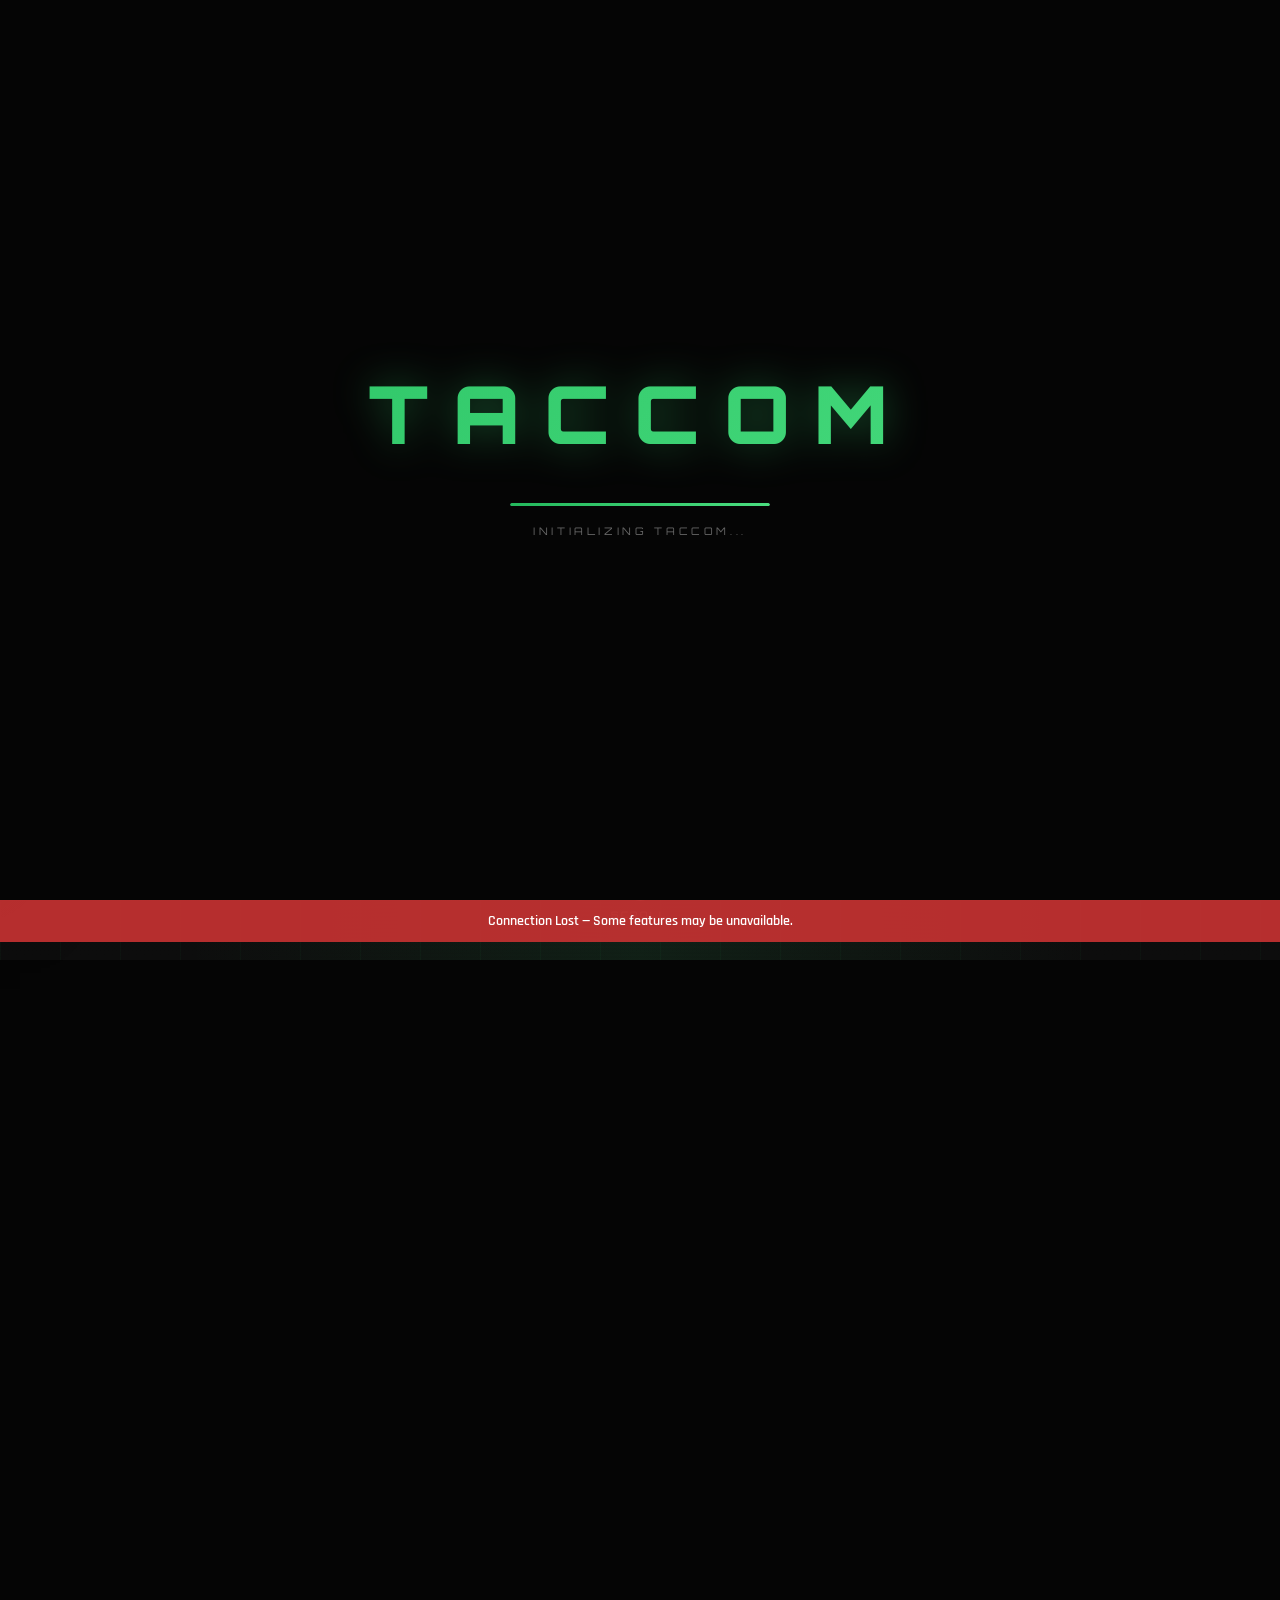
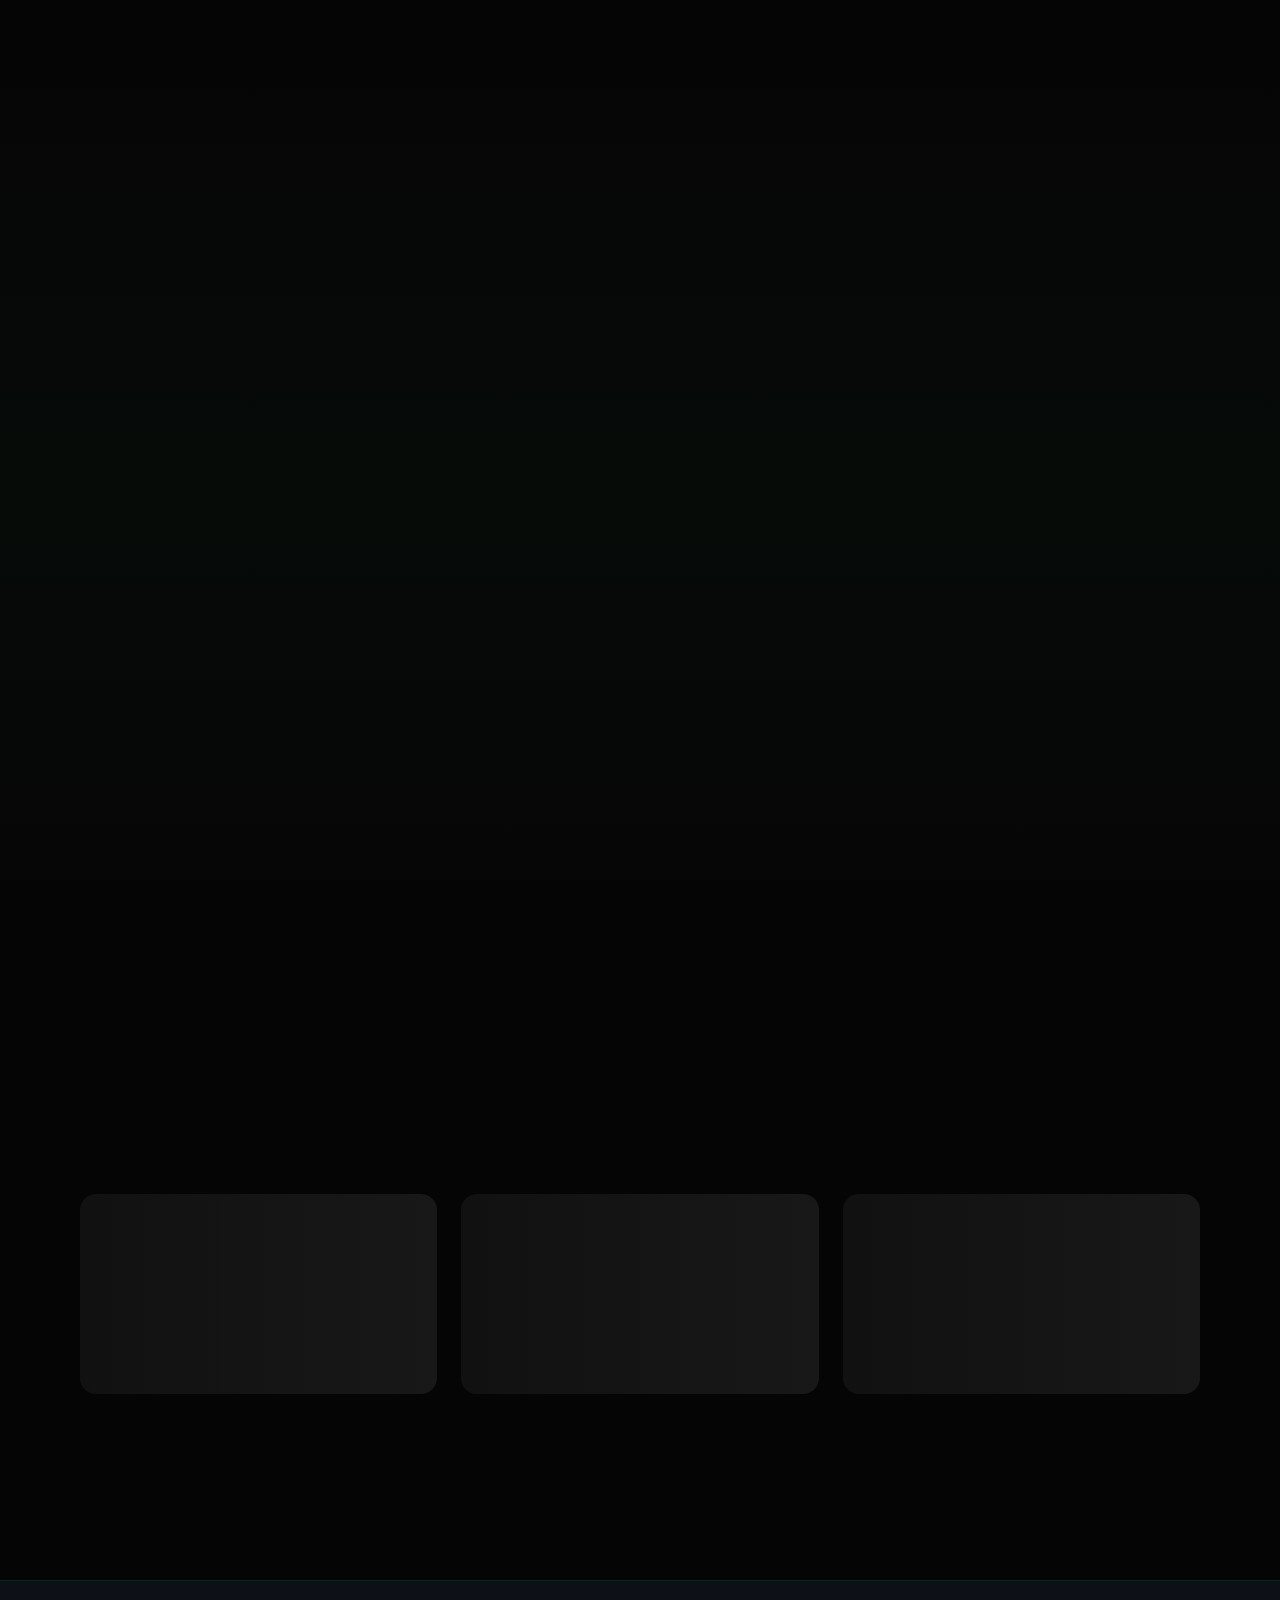
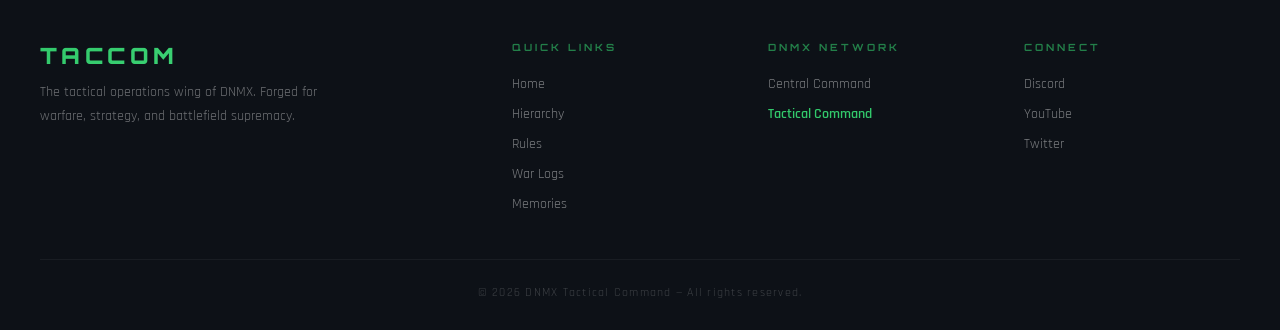
==== index.html @ 444cd3a9 "Add files via upload" ====
<!DOCTYPE html>
<html lang="en">

<head>
  <meta charset="UTF-8" />
  <meta name="viewport" content="width=device-width, initial-scale=1.0" />
  <title>DNMX Tactical Command — Operations Headquarters</title>
  <meta name="description"
    content="The elite combat division of DNMX. Forged for warfare, strategy, and battlefield supremacy. Every operation. Every victory. Every soldier." />
  <link rel="icon" type="image/png" href="Assets/Dnmx.png" />
  <link
    href="https://fonts.googleapis.com/css2?family=Cinzel:wght@400;600;700;900&family=Rajdhani:wght@300;400;500;600;700&family=Orbitron:wght@400;500;600;700;800;900&display=swap"
    rel="stylesheet" />
  <link rel="stylesheet" href="style.css" />
</head>

<body>

  <!-- LOADING SCREEN -->
  <div id="loader">
    <div class="loader-logo">TACCOM</div>
    <div class="loader-bar-wrap">
      <div class="loader-bar"></div>
    </div>
    <div class="loader-text">INITIALIZING TACCOM...</div>
  </div>

  <!-- NAVBAR -->
  <nav id="navbar">
    <a href="index.html" class="nav-logo">TACCOM</a>
    <ul class="nav-links">
      <li><a href="index.html" class="nav-link active">HOME</a></li>
      <li><a href="hierarchy.html" class="nav-link">HIERARCHY</a></li>
      <li><a href="rules.html" class="nav-link">RULES</a></li>
      <li><a href="war logs.html" class="nav-link">WAR LOGS</a></li>
      <li><a href="memories.html" class="nav-link">MEMORIES</a></li>
    </ul>
    <div class="nav-right">
      <button class="btn-secondary" id="chatToggleButton" onclick="window.toggleChatPanel()" style="display: none;">
        CHAT
      </button>
      <div id="authArea">
        <button class="btn-secondary" id="authButton" onclick="openLoginModal()">LOG IN</button>
      </div>
      <div class="hamburger" id="hamburger" onclick="toggleMobile()">
        <span></span>
        <span></span>
        <span></span>
      </div>
    </div>
  </nav>

  <!-- MOBILE MENU -->
  <div class="mobile-menu" id="mobileMenu">
    <a href="index.html" class="mobile-nav-link active">HOME</a>
    <a href="hierarchy.html" class="mobile-nav-link">HIERARCHY</a>
    <a href="rules.html" class="mobile-nav-link">RULES</a>
    <a href="war logs.html" class="mobile-nav-link">WAR LOGS</a>
    <a href="memories.html" class="mobile-nav-link">MEMORIES</a>
    <div id="mobileAuthArea"></div>
  </div>

  <main>

    <!-- ═══════════════════════════
         HERO SECTION
    ═══════════════════════════ -->
    <section class="hero" id="hero">
      <!-- Layer 1: Dark gradient -->
      <div class="hero-bg"></div>
      <!-- Layer 2: Tactical grid -->
      <div class="hero-grid"></div>
      <!-- Layer 3 & 4: Particles (canvas-based, rendered by JS) -->
      <div class="hero-particles" id="heroParticles"></div>
      <!-- Layer 5: Scanlines -->
      <div class="hero-scanlines"></div>

      <div class="hero-content">
        <p class="hero-eyebrow">TACTICAL COMMAND WING</p>
        <h1 class="hero-title">DNMX TACCOM</h1>
        <p class="hero-subtitle">COMMAND &nbsp;•&nbsp; CONQUER &nbsp;•&nbsp; DOMINATE</p>
        <div class="hero-divider"></div>
        <p class="hero-desc">
          The elite combat division of Dnmx.<br />
          Forged for warfare, strategy, and battlefield supremacy.<br />
          Every operation. Every victory. Every soldier.
        </p>
        <div class="hero-ctas">
          <a href="hierarchy.html" class="btn-primary"><span>VIEW HIERARCHY</span></a>
          <a href="war logs.html" class="btn-secondary">WAR LOGS</a>
          <a href="https://trd-dnmx.github.io/central" class="btn-tertiary" target="_blank" rel="noopener">CENTCOM</a>
        </div>
      </div>

      <div class="scroll-indicator" id="scrollIndicator">
        <div class="scroll-mouse"></div>
        <span>SCROLL</span>
      </div>
    </section>

    <!-- ═══════════════════════════
         CORE TACTICAL PRINCIPLES
    ═══════════════════════════ -->
    <section class="principles-section" id="principles">
      <div class="section-header reveal">
        <p class="section-eyebrow">Our Foundation</p>
        <h2 class="section-title">Core Tactical Principles</h2>
        <p class="section-subtitle">The ideals that shape every operation conducted under Tactical Command.</p>
        <div class="section-line"></div>
      </div>

      <div class="principles-grid">

        <!-- Discipline -->
        <div class="principle-card reveal">
          <div class="principle-icon">
            <svg viewBox="0 0 24 24" stroke-linecap="round" stroke-linejoin="round">
              <circle cx="12" cy="12" r="10" />
              <line x1="12" y1="2" x2="12" y2="6" />
              <line x1="12" y1="18" x2="12" y2="22" />
              <line x1="2" y1="12" x2="6" y2="12" />
              <line x1="18" y1="12" x2="22" y2="12" />
              <circle cx="12" cy="12" r="4" />
              <circle cx="12" cy="12" r="1" fill="currentColor" />
            </svg>
          </div>
          <h3 class="principle-name">Discipline</h3>
          <p class="principle-desc">Every member follows leadership, maintains professionalism, and acts with precision
            during every engagement.</p>
        </div>

        <!-- Loyalty -->
        <div class="principle-card reveal">
          <div class="principle-icon">
            <svg viewBox="0 0 24 24" stroke-linecap="round" stroke-linejoin="round">
              <path d="M12 22s8-4 8-10V5l-8-3-8 3v7c0 6 8 10 8 10z" />
            </svg>
          </div>
          <h3 class="principle-name">Loyalty</h3>
          <p class="principle-desc">Absolute commitment to Dnmx and fellow members. Unity always comes before personal
            gain.</p>
        </div>

        <!-- Strategy -->
        <div class="principle-card reveal">
          <div class="principle-icon">
            <svg viewBox="0 0 24 24" stroke-linecap="round" stroke-linejoin="round">
              <path d="M14.5 17.5L3 6V3h3l11.5 11.5" />
              <path d="M13 7L8.5 2.5l-1 1L12 8" />
              <path d="M7.5 13.5L2 19v2h2l5.5-5.5" />
              <path d="M22 22l-5-5" />
              <path d="M17 22l5-5" />
            </svg>
          </div>
          <h3 class="principle-name">Strategy</h3>
          <p class="principle-desc">Victory is achieved through planning, coordination, and intelligent battlefield
            decisions—not reckless fighting.</p>
        </div>

        <!-- Honor -->
        <div class="principle-card reveal">
          <div class="principle-icon">
            <svg viewBox="0 0 24 24" stroke-linecap="round" stroke-linejoin="round">
              <path d="M4 15s1-1 4-1 5 2 8 2 4-1 4-1V3s-1 1-4 1-5-2-8-2-4 1-4 1z" />
              <line x1="4" y1="22" x2="4" y2="15" />
            </svg>
          </div>
          <h3 class="principle-name">Honor</h3>
          <p class="principle-desc">Win with integrity. Respect allies, respect enemies, and uphold the reputation of
            Dnmx everywhere.</p>
        </div>

      </div>
    </section>

    <!-- ═══════════════════════════
         WHY JOIN TACCOM
    ═══════════════════════════ -->
    <section class="why-section" id="whyJoin">
      <div class="section-header reveal">
        <p class="section-eyebrow">Join the Fight</p>
        <h2 class="section-title">Why Join TACCOM</h2>
        <p class="section-subtitle">Become part of a disciplined tactical force built on teamwork, leadership, and
          battlefield excellence.</p>
        <div class="section-line"></div>
      </div>

      <div class="why-grid">

        <div class="why-card reveal">
          <div class="why-card-icon">🎯</div>
          <h4>Tactical Leadership</h4>
          <p>Learn under experienced battlefield commanders and improve your strategic gameplay.</p>
        </div>

        <div class="why-card reveal">
          <div class="why-card-icon">⚔️</div>
          <h4>Organized Warfare</h4>
          <p>Participate in structured wars with proper leadership, communication, and tactical planning.</p>
        </div>

        <div class="why-card reveal">
          <div class="why-card-icon">🤝</div>
          <h4>Active Community</h4>
          <p>Join an active group of members who work together every day to strengthen the clan.</p>
        </div>

        <div class="why-card reveal">
          <div class="why-card-icon">🏆</div>
          <h4>Competitive Environment</h4>
          <p>Challenge yourself alongside skilled players and continuously improve your PvP abilities.</p>
        </div>

        <div class="why-card reveal">
          <div class="why-card-icon">⭐</div>
          <h4>Recognition</h4>
          <p>Progress through the hierarchy based on loyalty, activity, teamwork, and battlefield performance.</p>
        </div>

        <div class="why-card reveal">
          <div class="why-card-icon">🔥</div>
          <h4>Brotherhood</h4>
          <p>More than just a clan, TACCOM is a close-knit team where every victory is shared together.</p>
        </div>

      </div>
    </section>

    <!-- ═══════════════════════════
         ANNOUNCEMENTS PREVIEW
    ═══════════════════════════ -->
    <section class="announcements-preview" id="announcementsPreview">
      <div class="section-header reveal">
        <p class="section-eyebrow">Intel Briefing</p>
        <h2 class="section-title">Latest Announcements</h2>
        <div class="section-line"></div>
      </div>

      <div class="announce-preview-grid" id="homeAnnouncementsGrid">
        <!-- Populated by JS — shows skeleton loaders initially -->
        <div class="skeleton skeleton-card"></div>
        <div class="skeleton skeleton-card"></div>
        <div class="skeleton skeleton-card"></div>
      </div>

      <div class="announce-view-all reveal">
        <button class="btn-secondary" onclick="openAnnouncementsOverlay()">VIEW ALL ANNOUNCEMENTS</button>
      </div>
    </section>

  </main>

  <!-- ═══════════════════════════
       FOOTER
  ═══════════════════════════ -->
  <footer>
    <div class="footer-inner">
      <div class="footer-brand">
        <div class="footer-logo">TACCOM</div>
        <p>The tactical operations wing of DNMX. Forged for warfare, strategy, and battlefield supremacy.</p>
      </div>
      <div class="footer-column">
        <h4>Quick Links</h4>
        <a href="index.html">Home</a>
        <a href="hierarchy.html">Hierarchy</a>
        <a href="rules.html">Rules</a>
        <a href="war logs.html">War Logs</a>
        <a href="memories.html">Memories</a>
      </div>
      <div class="footer-column">
        <h4>DNMX Network</h4>
        <a href="https://trd-dnmx.github.io/central" target="_blank" rel="noopener">Central Command</a>
        <a href="index.html" class="current-page">Tactical Command</a>
      </div>
      <div class="footer-column">
        <h4>Connect</h4>
        <a href="#" aria-label="Discord">Discord</a>
        <a href="#" aria-label="YouTube">YouTube</a>
        <a href="#" aria-label="Twitter">Twitter</a>
      </div>
    </div>
    <div class="footer-bottom">
      <p>© 2026 DNMX Tactical Command — All rights reserved.</p>
    </div>
  </footer>

  <!-- ═══════════════════════════
       CHAT PANEL
  ═══════════════════════════ -->
  <div id="chatPanel" class="chat-panel">
    <!-- User List View -->
    <div id="chatUserListContainer" class="chat-view-container">
      <div class="chat-header">
        <h3 class="chat-title">TACCOM CHAT</h3>
        <button class="chat-close-btn" onclick="window.toggleChatPanel()" aria-label="Close chat">✕</button>
      </div>
      <div class="chat-user-list" id="chatUserList">
        <!-- Users populated dynamically -->
      </div>
    </div>
    <!-- Chat Room View -->
    <div id="chatRoomContainer" class="chat-view-container" style="display: none;">
      <div class="chat-header">
        <button class="chat-back-btn" onclick="window.goBackToUserList()" aria-label="Go back">←</button>
        <div class="chat-header-info">
          <h4 id="chatRoomHeaderName" class="chat-active-username">Username</h4>
          <div id="chatRoomHeaderStatus" class="chat-active-status">Online</div>
        </div>
        <button class="chat-close-btn" onclick="window.toggleChatPanel()" aria-label="Close chat">✕</button>
      </div>
      <div class="chat-messages" id="chatMessagesBody">
        <!-- Messages populated dynamically -->
      </div>
      <div id="chatTypingIndicator" class="chat-typing-indicator" style="display: none;">
        <span id="chatTypingText"></span>
        <div class="typing-dots"><span></span><span></span><span></span></div>
      </div>
      <div id="chatMediaPreview" class="chat-media-preview" style="display: none;">
        <img id="chatMediaPreviewImg" src="" alt="Media preview" />
        <button class="remove-preview" onclick="window.removeChatMedia()">✕</button>
      </div>
      <div class="chat-input-area">
        <textarea id="chatMessageInput" placeholder="Write a message..." rows="1"
          onkeydown="if(event.key === 'Enter' && !event.shiftKey) { event.preventDefault(); window.sendChatMessage(); }"
          oninput="this.style.height = 'auto'; this.style.height = this.scrollHeight + 'px'; window.handleTypingInput();"></textarea>
        <button class="btn-primary chat-send-btn" onclick="window.sendChatMessage()"><span>SEND</span></button>
      </div>
    </div>
  </div>

  <!-- ═══════════════════════════
       MODAL
  ═══════════════════════════ -->
  <div class="modal-overlay" id="modal" onclick="closeModalOnOverlay(event)">
    <div class="modal">
      <button class="modal-close" onclick="closeModal()" aria-label="Close modal">✕</button>
      <div id="modalContent"></div>
    </div>
  </div>

  <!-- ═══════════════════════════
       ANNOUNCEMENTS OVERLAY
  ═══════════════════════════ -->
  <div class="modal-overlay" id="announcementsOverlay" onclick="closeAnnouncementsOnOverlay(event)">
    <div class="modal" style="max-width: 900px;">
      <button class="modal-close" onclick="closeAnnouncementsOverlay()" aria-label="Close announcements">✕</button>
      <div id="announcementsOverlayContent"></div>
    </div>
  </div>

  <!-- TOAST CONTAINER -->
  <div class="toast-container" id="toastContainer"></div>

  <!-- OFFLINE BANNER -->
  <div class="offline-banner" id="offlineBanner">
    Connection Lost — Some features may be unavailable.
  </div>

  <!-- LIGHTBOX -->
  <div class="lightbox-overlay" id="lightbox">
    <button class="lightbox-close" onclick="closeLightbox()" aria-label="Close lightbox">✕</button>
    <button class="lightbox-nav lightbox-prev" onclick="navigateLightbox(-1)" aria-label="Previous">‹</button>
    <button class="lightbox-nav lightbox-next" onclick="navigateLightbox(1)" aria-label="Next">›</button>
    <div class="lightbox-content" id="lightboxContent"></div>
  </div>

  <!-- FIREBASE -->
  <script type="module" src="scripts.js"></script>

</body>

</html>
---- style.css ----
/* ═══════════════════════════════════════
   DNMX TACTICAL COMMAND — STYLE SYSTEM
   Sister site to DNMX Central Command
   ═══════════════════════════════════════ */

/* ── DESIGN TOKENS ── */
:root {
  /* Backgrounds */
  --bg: #050505;
  --bg-dark: #0d1117;
  --card-1: #111111;
  --card-2: #181818;
  --card-3: #202020;

  /* Borders */
  --border: #2b2b2b;

  /* Accent — Military Green */
  --accent: #32c96b;
  --accent-bright: #4ade80;
  --accent-dark: #24b95d;
  --accent-muted: rgba(50, 201, 107, 0.6);

  /* Glass */
  --glass: rgba(255, 255, 255, 0.04);
  --glass-border: rgba(50, 201, 107, 0.2);

  /* Shadows & Glows */
  --glow: 0 0 20px rgba(50, 201, 107, 0.4);
  --glow-strong: 0 0 40px rgba(50, 201, 107, 0.6);

  /* Outcome Colors */
  --won: #32c96b;
  --lost: #c93232;

  /* Category Colors */
  --cat-update: #64748b;
  --cat-event: #32c96b;
  --cat-alert: #f59e0b;
  --cat-recruit: #24b95d;
  --cat-decree: rgba(255, 255, 255, 0.8);

  /* Spacing */
  --space-xs: 4px;
  --space-sm: 8px;
  --space-md: 16px;
  --space-lg: 32px;
  --space-xl: 64px;
  --space-2xl: 96px;

  /* Radius */
  --radius-sm: 8px;
  --radius-md: 12px;
  --radius-lg: 16px;
  --radius-xl: 20px;
}

/* ── RESET ── */
*,
*::before,
*::after {
  box-sizing: border-box;
  margin: 0;
  padding: 0;
}

html {
  scroll-behavior: smooth;
}

body {
  background: var(--bg);
  color: #e8e8e8;
  font-family: 'Rajdhani', sans-serif;
  font-size: 16px;
  overflow-x: hidden;
  cursor: default;
  min-height: 100vh;
}

a {
  color: inherit;
  text-decoration: none;
}

img {
  max-width: 100%;
  display: block;
}

ul,
ol {
  list-style: none;
}

/* ── SCROLLBAR ── */
::-webkit-scrollbar {
  width: 6px;
}

::-webkit-scrollbar-track {
  background: var(--bg-dark);
}

::-webkit-scrollbar-thumb {
  background: var(--accent-dark);
  border-radius: 3px;
}

::-webkit-scrollbar-thumb:hover {
  background: var(--accent);
}

/* ── LOADING SCREEN ── */
#loader {
  position: fixed;
  inset: 0;
  z-index: 9999;
  background: var(--bg);
  display: flex;
  flex-direction: column;
  align-items: center;
  justify-content: center;
  transition: opacity 0.8s ease, visibility 0.8s ease;
}

#loader.hide {
  opacity: 0;
  visibility: hidden;
  pointer-events: none;
}

.loader-logo {
  font-family: 'Orbitron', sans-serif;
  font-size: clamp(2.5rem, 7vw, 5rem);
  font-weight: 900;
  letter-spacing: 0.3em;
  background: linear-gradient(135deg, var(--accent), var(--accent-bright), var(--accent));
  background-size: 300% 300%;
  -webkit-background-clip: text;
  -webkit-text-fill-color: transparent;
  background-clip: text;
  animation: gradShift 3s ease infinite;
  filter: drop-shadow(0 0 20px rgba(50, 201, 107, 0.4));
}

.loader-bar-wrap {
  margin-top: 40px;
  width: 260px;
  height: 3px;
  background: rgba(255, 255, 255, 0.1);
  border-radius: 2px;
  overflow: hidden;
}

.loader-bar {
  height: 100%;
  background: linear-gradient(90deg, var(--accent-dark), var(--accent-bright));
  border-radius: 2px;
  animation: loadBar 1.8s ease-out forwards;
}

.loader-text {
  margin-top: 18px;
  font-family: 'Orbitron', sans-serif;
  font-size: 0.65rem;
  letter-spacing: 0.35em;
  color: rgba(255, 255, 255, 0.4);
  animation: pulse 1.2s ease infinite;
}

@keyframes loadBar {
  from {
    width: 0;
  }

  to {
    width: 100%;
  }
}

@keyframes pulse {

  0%,
  100% {
    opacity: 0.4;
  }

  50% {
    opacity: 1;
  }
}

@keyframes gradShift {
  0% {
    background-position: 0% 50%;
  }

  50% {
    background-position: 100% 50%;
  }

  100% {
    background-position: 0% 50%;
  }
}

/* ── NAVBAR ── */
nav {
  position: fixed;
  top: 0;
  left: 0;
  right: 0;
  z-index: 1000;
  height: 60px;
  display: flex;
  align-items: center;
  justify-content: space-between;
  padding: 0 16px;
  background: rgba(5, 5, 5, 0.85);
  backdrop-filter: blur(20px);
  -webkit-backdrop-filter: blur(20px);
  border-bottom: 1px solid rgba(50, 201, 107, 0.15);
  box-shadow: 0 4px 30px rgba(0, 0, 0, 0.5);
  transition: background 0.3s ease;
}

nav.scrolled {
  background: rgba(5, 5, 5, 0.95);
  border-bottom-color: rgba(50, 201, 107, 0.25);
}

/* Nav button size override */
nav button,
nav .btn-secondary,
nav .btn-primary,
nav #authArea button {
  padding: 6px 12px !important;
  font-size: 0.58rem !important;
  letter-spacing: 0.12em !important;
}

.nav-logo {
  font-family: 'Orbitron', sans-serif;
  font-size: 1.1rem;
  font-weight: 900;
  letter-spacing: 0.12em;
  background: linear-gradient(135deg, var(--accent), var(--accent-bright));
  background-size: 300% 300%;
  -webkit-background-clip: text;
  -webkit-text-fill-color: transparent;
  background-clip: text;
  animation: gradShift 3s ease infinite;
  cursor: pointer;
  filter: drop-shadow(0 0 8px rgba(50, 201, 107, 0.5));
  white-space: nowrap;
}

.nav-links {
  display: flex;
  gap: 2px;
  list-style: none;
}

.nav-links li a {
  font-family: 'Orbitron', sans-serif;
  font-size: 0.58rem;
  font-weight: 600;
  letter-spacing: 0.12em;
  color: rgba(255, 255, 255, 0.55);
  text-decoration: none;
  padding: 6px 8px;
  border: 1px solid transparent;
  border-radius: 4px;
  transition: all 0.3s ease;
  position: relative;
  overflow: hidden;
}

.nav-links li a::before {
  content: '';
  position: absolute;
  inset: 0;
  background: linear-gradient(135deg, rgba(50, 201, 107, 0.12), rgba(74, 222, 128, 0.1));
  opacity: 0;
  transition: opacity 0.3s;
}

.nav-links li a:hover::before,
.nav-links li a.active::before {
  opacity: 1;
}

.nav-links li a:hover,
.nav-links li a.active {
  color: #fff;
  border-color: rgba(50, 201, 107, 0.4);
  box-shadow: 0 0 15px rgba(50, 201, 107, 0.25);
}

.nav-links li a.active {
  border-color: var(--accent);
  box-shadow: var(--glow);
}

.nav-right {
  display: flex;
  align-items: center;
  gap: 12px;
}

/* ── HAMBURGER ── */
.hamburger {
  display: none;
  flex-direction: column;
  gap: 5px;
  cursor: pointer;
  padding: 8px;
}

.hamburger span {
  display: block;
  width: 24px;
  height: 2px;
  background: var(--accent);
  border-radius: 2px;
  transition: all 0.3s ease;
}

.hamburger.open span:nth-child(1) {
  transform: translateY(7px) rotate(45deg);
}

.hamburger.open span:nth-child(2) {
  opacity: 0;
  transform: scaleX(0);
}

.hamburger.open span:nth-child(3) {
  transform: translateY(-7px) rotate(-45deg);
}

/* ── MOBILE MENU ── */
.mobile-menu {
  display: none;
  position: fixed;
  top: 60px;
  left: 0;
  right: 0;
  background: rgba(5, 5, 5, 0.97);
  backdrop-filter: blur(20px);
  -webkit-backdrop-filter: blur(20px);
  border-bottom: 1px solid rgba(50, 201, 107, 0.2);
  padding: 20px;
  z-index: 999;
  transform: translateY(-20px);
  opacity: 0;
  transition: all 0.3s ease;
  pointer-events: none;
}

.mobile-menu.open {
  transform: translateY(0);
  opacity: 1;
  pointer-events: all;
}

.mobile-menu a {
  display: block;
  font-family: 'Orbitron', sans-serif;
  font-size: 0.75rem;
  letter-spacing: 0.2em;
  color: rgba(255, 255, 255, 0.7);
  text-decoration: none;
  padding: 16px 20px;
  border-bottom: 1px solid rgba(255, 255, 255, 0.05);
  transition: all 0.2s;
}

.mobile-menu a:hover,
.mobile-menu a.active {
  color: #fff;
  background: rgba(50, 201, 107, 0.1);
  padding-left: 32px;
}

#mobileAuthArea {
  margin-top: 10px;
  padding: 10px 20px;
  border-top: 1px solid rgba(255, 255, 255, 0.05);
  display: flex;
  flex-direction: column;
  gap: 10px;
}

/* ── MAIN ── */
main {
  padding-top: 60px;
}

/* ── BUTTONS ── */
.btn-primary {
  font-family: 'Orbitron', sans-serif;
  font-size: 0.7rem;
  letter-spacing: 0.2em;
  font-weight: 700;
  padding: 16px 36px;
  background: linear-gradient(135deg, var(--accent-dark), var(--accent));
  color: #fff;
  border: none;
  border-radius: var(--radius-md);
  cursor: pointer;
  transition: all 0.3s ease;
  position: relative;
  overflow: hidden;
  box-shadow: 0 0 20px rgba(50, 201, 107, 0.35);
  text-decoration: none;
  display: inline-block;
}

.btn-primary::before {
  content: '';
  position: absolute;
  inset: 0;
  background: linear-gradient(135deg, var(--accent), var(--accent-bright));
  opacity: 0;
  transition: opacity 0.3s;
}

.btn-primary:hover::before {
  opacity: 1;
}

.btn-primary:hover {
  transform: translateY(-2px);
  box-shadow: 0 0 35px rgba(50, 201, 107, 0.6);
}

.btn-primary span {
  position: relative;
  z-index: 1;
}

.btn-secondary {
  font-family: 'Orbitron', sans-serif;
  font-size: 0.7rem;
  letter-spacing: 0.2em;
  font-weight: 700;
  padding: 15px 36px;
  background: transparent;
  color: var(--accent);
  border: 1px solid var(--accent);
  border-radius: var(--radius-md);
  cursor: pointer;
  transition: all 0.3s ease;
  text-decoration: none;
  display: inline-block;
}

.btn-secondary:hover {
  background: rgba(50, 201, 107, 0.1);
  box-shadow: 0 0 25px rgba(50, 201, 107, 0.3);
  transform: translateY(-2px);
}

.btn-tertiary {
  font-family: 'Orbitron', sans-serif;
  font-size: 0.7rem;
  letter-spacing: 0.2em;
  font-weight: 700;
  padding: 15px 36px;
  background: transparent;
  color: rgba(255, 255, 255, 0.5);
  border: 1px solid rgba(255, 255, 255, 0.2);
  border-radius: var(--radius-md);
  cursor: pointer;
  transition: all 0.3s ease;
  text-decoration: none;
  display: inline-block;
}

.btn-tertiary:hover {
  color: var(--accent);
  border-color: var(--accent);
  background: rgba(50, 201, 107, 0.05);
  transform: translateY(-2px);
}

/* ── HERO ── */
.hero {
  position: relative;
  min-height: 100vh;
  display: flex;
  flex-direction: column;
  align-items: center;
  justify-content: center;
  text-align: center;
  overflow: hidden;
  padding: 60px 20px;
}

/* Hero Background Layers */
.hero-bg {
  position: absolute;
  inset: 0;
  z-index: 0;
  background:
    radial-gradient(ellipse at 20% 50%, rgba(36, 185, 93, 0.12) 0%, transparent 60%),
    radial-gradient(ellipse at 80% 50%, rgba(50, 201, 107, 0.08) 0%, transparent 60%),
    radial-gradient(ellipse at 50% 100%, rgba(50, 201, 107, 0.1) 0%, transparent 50%),
    linear-gradient(180deg, #050505 0%, #090909 50%, #0d0d0d 100%);
}

.hero-grid {
  position: absolute;
  inset: 0;
  z-index: 0;
  background-image:
    linear-gradient(rgba(50, 201, 107, 0.04) 1px, transparent 1px),
    linear-gradient(90deg, rgba(50, 201, 107, 0.04) 1px, transparent 1px);
  background-size: 60px 60px;
  animation: gridMove 25s linear infinite;
}

@keyframes gridMove {
  from {
    transform: perspective(600px) rotateX(15deg) translateY(0);
  }

  to {
    transform: perspective(600px) rotateX(15deg) translateY(60px);
  }
}

/* Canvas particle container */
.hero-particles {
  position: absolute;
  inset: 0;
  z-index: 0;
  overflow: hidden;
}

.hero-particles canvas {
  width: 100%;
  height: 100%;
}

/* Scanline overlay */
.hero-scanlines {
  position: absolute;
  inset: 0;
  z-index: 0;
  background: repeating-linear-gradient(0deg,
      transparent,
      transparent 2px,
      rgba(0, 0, 0, 0.03) 2px,
      rgba(0, 0, 0, 0.03) 4px);
  pointer-events: none;
}

.hero-content {
  position: relative;
  z-index: 1;
  max-width: 900px;
}

.hero-eyebrow {
  font-family: 'Orbitron', sans-serif;
  font-size: 0.65rem;
  letter-spacing: 0.5em;
  color: var(--accent-muted);
  text-transform: uppercase;
  margin-bottom: 24px;
  opacity: 0;
  animation: slideUp 0.8s 0.3s ease forwards;
}

.hero-title {
  font-family: 'Cinzel', serif;
  font-size: clamp(3rem, 9vw, 7rem);
  font-weight: 900;
  line-height: 1;
  letter-spacing: 0.05em;
  color: #ffffff;
  text-shadow: 0 0 60px rgba(50, 201, 107, 0.3);
  animation: slideUp 0.8s 0.5s ease both;
}

.hero-subtitle {
  font-family: 'Rajdhani', sans-serif;
  font-size: clamp(1rem, 2.5vw, 1.4rem);
  font-weight: 300;
  letter-spacing: 0.3em;
  color: var(--accent);
  margin-top: 16px;
  text-transform: uppercase;
  opacity: 0;
  animation: slideUp 0.8s 0.7s ease forwards;
}

.hero-divider {
  width: 200px;
  height: 1px;
  background: linear-gradient(90deg, transparent, var(--accent), transparent);
  margin: 32px auto;
  opacity: 0;
  animation: slideUp 0.8s 0.9s ease forwards;
}

.hero-desc {
  font-size: 1.1rem;
  line-height: 1.8;
  color: rgba(255, 255, 255, 0.6);
  max-width: 640px;
  margin: 0 auto 40px;
  opacity: 0;
  animation: slideUp 0.8s 1.1s ease forwards;
}

.hero-ctas {
  display: flex;
  gap: 20px;
  justify-content: center;
  flex-wrap: wrap;
  opacity: 0;
  animation: slideUp 0.8s 1.3s ease forwards;
}

@keyframes slideUp {
  from {
    opacity: 0;
    transform: translateY(30px);
  }

  to {
    opacity: 1;
    transform: translateY(0);
  }
}

/* Scroll Indicator */
.scroll-indicator {
  position: absolute;
  bottom: 40px;
  left: 50%;
  transform: translateX(-50%);
  display: flex;
  flex-direction: column;
  align-items: center;
  gap: 8px;
  opacity: 0;
  animation: fadeIn 1s 2s ease forwards;
  z-index: 1;
  cursor: pointer;
}

.scroll-indicator span {
  font-family: 'Orbitron', sans-serif;
  font-size: 0.55rem;
  letter-spacing: 0.3em;
  color: rgba(255, 255, 255, 0.3);
}

.scroll-mouse {
  width: 24px;
  height: 36px;
  border: 1px solid rgba(255, 255, 255, 0.2);
  border-radius: 12px;
  display: flex;
  justify-content: center;
  padding-top: 8px;
}

.scroll-mouse::after {
  content: '';
  width: 3px;
  height: 8px;
  background: var(--accent);
  border-radius: 2px;
  animation: scrollDot 1.5s ease infinite;
}

@keyframes scrollDot {
  0% {
    opacity: 1;
    transform: translateY(0);
  }

  100% {
    opacity: 0;
    transform: translateY(12px);
  }
}

@keyframes fadeIn {
  from {
    opacity: 0;
    transform: translateX(-50%) translateY(16px);
  }

  to {
    opacity: 1;
    transform: translateX(-50%) translateY(0);
  }
}

/* ── SECTION HEADERS ── */
.section-header {
  text-align: center;
  margin-bottom: 60px;
}

.section-eyebrow {
  font-family: 'Orbitron', sans-serif;
  font-size: 0.62rem;
  letter-spacing: 0.4em;
  color: var(--accent);
  text-transform: uppercase;
  margin-bottom: 12px;
}

.section-title {
  font-family: 'Cinzel', serif;
  font-size: clamp(1.8rem, 4vw, 3rem);
  font-weight: 700;
  color: #fff;
}

.section-subtitle {
  font-size: 1rem;
  color: rgba(255, 255, 255, 0.5);
  max-width: 600px;
  margin: 16px auto 0;
  line-height: 1.7;
}

.section-line {
  width: 80px;
  height: 2px;
  background: linear-gradient(90deg, var(--accent-dark), var(--accent-bright));
  margin: 20px auto 0;
  border-radius: 2px;
}

/* ── PRINCIPLES SECTION ── */
.principles-section {
  padding: 100px 40px;
  max-width: 1200px;
  margin: 0 auto;
}

.principles-grid {
  display: grid;
  grid-template-columns: repeat(4, 1fr);
  gap: 24px;
}

.principle-card {
  background: var(--glass);
  border: 1px solid var(--glass-border);
  border-radius: var(--radius-lg);
  padding: 36px 28px;
  position: relative;
  overflow: hidden;
  backdrop-filter: blur(10px);
  -webkit-backdrop-filter: blur(10px);
  transition: all 0.4s ease;
  cursor: default;
}

.principle-card::before {
  content: '';
  position: absolute;
  top: 0;
  left: 0;
  right: 0;
  height: 2px;
  background: linear-gradient(90deg, var(--accent-dark), var(--accent), var(--accent-bright));
  transform: scaleX(0);
  transition: transform 0.4s ease;
}

.principle-card:hover::before {
  transform: scaleX(1);
}

.principle-card:hover {
  transform: translateY(-8px);
  border-color: rgba(50, 201, 107, 0.5);
  box-shadow: var(--glow), 0 20px 60px rgba(0, 0, 0, 0.5);
}

.principle-icon {
  width: 48px;
  height: 48px;
  display: flex;
  align-items: center;
  justify-content: center;
  margin-bottom: 20px;
  color: var(--accent);
}

.principle-icon svg {
  width: 32px;
  height: 32px;
  stroke: var(--accent);
  fill: none;
  stroke-width: 1.5;
  filter: drop-shadow(0 0 6px rgba(50, 201, 107, 0.4));
}

.principle-name {
  font-family: 'Cinzel', serif;
  font-size: 1.2rem;
  font-weight: 600;
  color: #fff;
  margin-bottom: 12px;
}

.principle-desc {
  font-size: 0.9rem;
  line-height: 1.7;
  color: rgba(255, 255, 255, 0.55);
}

/* ── WHY JOIN SECTION ── */
.why-section {
  padding: 100px 40px;
  background: linear-gradient(180deg, transparent, rgba(50, 201, 107, 0.03), transparent);
}

.why-grid {
  max-width: 1200px;
  margin: 0 auto;
  display: grid;
  grid-template-columns: repeat(3, 1fr);
  gap: 24px;
}

.why-card {
  background: var(--glass);
  border: 1px solid var(--glass-border);
  border-radius: var(--radius-lg);
  padding: 32px 24px;
  backdrop-filter: blur(10px);
  -webkit-backdrop-filter: blur(10px);
  transition: all 0.35s ease;
  cursor: default;
}

.why-card:hover {
  transform: translateY(-6px);
  border-color: rgba(50, 201, 107, 0.5);
  box-shadow: var(--glow), 0 16px 50px rgba(0, 0, 0, 0.4);
}

.why-card-icon {
  width: 40px;
  height: 40px;
  display: flex;
  align-items: center;
  justify-content: center;
  margin-bottom: 16px;
  color: var(--accent);
  font-size: 1.5rem;
}

.why-card h4 {
  font-family: 'Cinzel', serif;
  font-size: 1.05rem;
  font-weight: 600;
  color: #fff;
  margin-bottom: 10px;
}

.why-card p {
  font-size: 0.9rem;
  line-height: 1.7;
  color: rgba(255, 255, 255, 0.55);
}

/* ── ANNOUNCEMENTS PREVIEW ── */
.announcements-preview {
  padding: 100px 40px;
  max-width: 1200px;
  margin: 0 auto;
}

.announce-preview-grid {
  display: grid;
  grid-template-columns: repeat(auto-fill, minmax(340px, 1fr));
  gap: 24px;
  margin-bottom: 40px;
}

.announce-card {
  background: var(--glass);
  border: 1px solid var(--glass-border);
  border-radius: var(--radius-lg);
  padding: 28px 26px;
  backdrop-filter: blur(10px);
  -webkit-backdrop-filter: blur(10px);
  cursor: pointer;
  transition: all 0.35s ease;
  position: relative;
}

.announce-card:hover {
  transform: translateY(-6px);
  border-color: rgba(50, 201, 107, 0.4);
  box-shadow: var(--glow);
}

.announce-card-top {
  display: flex;
  align-items: flex-start;
  justify-content: space-between;
  gap: 12px;
  margin-bottom: 14px;
}

.announce-tag {
  font-family: 'Orbitron', sans-serif;
  font-size: 0.56rem;
  letter-spacing: 0.15em;
  padding: 4px 12px;
  border-radius: 3px;
  flex-shrink: 0;
  text-transform: uppercase;
}

.tag-update {
  background: rgba(100, 116, 139, 0.2);
  border: 1px solid rgba(100, 116, 139, 0.4);
  color: #94a3b8;
}

.tag-event {
  background: rgba(50, 201, 107, 0.15);
  border: 1px solid rgba(50, 201, 107, 0.35);
  color: var(--accent);
}

.tag-alert {
  background: rgba(245, 158, 11, 0.15);
  border: 1px solid rgba(245, 158, 11, 0.35);
  color: #fbbf24;
}

.tag-recruit {
  background: rgba(36, 185, 93, 0.15);
  border: 1px solid rgba(36, 185, 93, 0.35);
  color: var(--accent-dark);
}

.tag-decree {
  background: rgba(255, 255, 255, 0.08);
  border: 1px solid rgba(255, 255, 255, 0.25);
  color: rgba(255, 255, 255, 0.8);
}

.announce-date {
  font-family: 'Orbitron', sans-serif;
  font-size: 0.58rem;
  letter-spacing: 0.1em;
  color: rgba(255, 255, 255, 0.3);
  white-space: nowrap;
}

.announce-title {
  font-family: 'Cinzel', serif;
  font-size: 1.05rem;
  font-weight: 600;
  color: #fff;
  margin-bottom: 10px;
  line-height: 1.3;
}

.announce-preview {
  font-size: 0.88rem;
  color: rgba(255, 255, 255, 0.5);
  line-height: 1.6;
  display: -webkit-box;
  -webkit-line-clamp: 3;
  -webkit-box-orient: vertical;
  line-clamp: 3;
  overflow: hidden;
}

.announce-card-footer {
  margin-top: 16px;
  display: flex;
  align-items: center;
  justify-content: space-between;
}

.announce-author {
  font-size: 0.82rem;
  color: rgba(255, 255, 255, 0.35);
  display: flex;
  align-items: center;
  gap: 8px;
}

.author-dot {
  width: 28px;
  height: 28px;
  border-radius: 50%;
  background: linear-gradient(135deg, rgba(50, 201, 107, 0.4), rgba(36, 185, 93, 0.5));
  display: flex;
  align-items: center;
  justify-content: center;
  font-size: 0.7rem;
  font-weight: 700;
  flex-shrink: 0;
  overflow: hidden;
}

.announce-view-all {
  text-align: center;
}

/* ── PAGE HERO (Shared header for inner pages) ── */
.page-hero {
  position: relative;
  padding: 80px 40px 60px;
  text-align: center;
  overflow: hidden;
}

.page-hero-bg {
  position: absolute;
  inset: 0;
  background:
    radial-gradient(ellipse at center top, rgba(50, 201, 107, 0.15) 0%, transparent 70%),
    var(--bg-dark);
  z-index: 0;
}

.page-hero-grid {
  position: absolute;
  inset: 0;
  background-image:
    linear-gradient(rgba(50, 201, 107, 0.04) 1px, transparent 1px),
    linear-gradient(90deg, rgba(50, 201, 107, 0.04) 1px, transparent 1px);
  background-size: 40px 40px;
  z-index: 0;
}

.page-hero-content {
  position: relative;
  z-index: 1;
}

.page-hero-tag {
  font-family: 'Orbitron', sans-serif;
  font-size: 0.6rem;
  letter-spacing: 0.5em;
  color: var(--accent);
  display: inline-block;
  border: 1px solid rgba(50, 201, 107, 0.3);
  padding: 6px 18px;
  border-radius: 2px;
  margin-bottom: 20px;
}

.page-hero-title {
  font-family: 'Cinzel', serif;
  font-size: clamp(2rem, 5vw, 4rem);
  font-weight: 900;
  color: #fff;
  margin-bottom: 16px;
}

.page-hero-subtitle {
  font-size: 1rem;
  color: rgba(255, 255, 255, 0.5);
  max-width: 700px;
  margin: 0 auto;
  line-height: 1.7;
}

/* ── SEARCH BAR ── */
.search-wrap {
  position: relative;
  max-width: 500px;
}

.search-wrap input {
  width: 100%;
  background: rgba(255, 255, 255, 0.05);
  border: 1px solid rgba(50, 201, 107, 0.25);
  border-radius: 6px;
  padding: 14px 20px 14px 48px;
  color: #fff;
  font-family: 'Rajdhani', sans-serif;
  font-size: 1rem;
  letter-spacing: 0.05em;
  outline: none;
  transition: all 0.3s;
}

.search-wrap input:focus {
  border-color: var(--accent);
  box-shadow: 0 0 20px rgba(50, 201, 107, 0.2);
  background: rgba(255, 255, 255, 0.08);
}

.search-wrap input::placeholder {
  color: rgba(255, 255, 255, 0.3);
}

.search-icon {
  position: absolute;
  left: 16px;
  top: 50%;
  transform: translateY(-50%);
  color: var(--accent-muted);
  font-size: 1.1rem;
  pointer-events: none;
}

/* ── FILTER CHIPS ── */
.filter-chips {
  display: flex;
  gap: 10px;
  flex-wrap: wrap;
}

.chip {
  font-family: 'Orbitron', sans-serif;
  font-size: 0.62rem;
  letter-spacing: 0.15em;
  padding: 8px 18px;
  border-radius: 4px;
  border: 1px solid rgba(255, 255, 255, 0.15);
  background: transparent;
  color: rgba(255, 255, 255, 0.5);
  cursor: pointer;
  transition: all 0.25s;
}

.chip:hover {
  border-color: var(--accent);
  color: #fff;
  background: rgba(50, 201, 107, 0.08);
}

.chip.active {
  border-color: var(--accent);
  background: linear-gradient(135deg, rgba(36, 185, 93, 0.3), rgba(50, 201, 107, 0.25));
  color: #fff;
  box-shadow: 0 0 12px rgba(50, 201, 107, 0.25);
}

/* ── HIERARCHY ── */
.hierarchy-section {
  padding: 60px 40px;
  max-width: 1300px;
  margin: 0 auto;
}

.hierarchy-controls {
  display: flex;
  gap: 24px;
  align-items: center;
  flex-wrap: wrap;
  margin-bottom: 48px;
}

.rank-grid {
  display: grid;
  grid-template-columns: repeat(2, 1fr);
  gap: 20px;
}

.rank-card {
  background: var(--glass);
  border: 1px solid var(--glass-border);
  border-radius: var(--radius-lg);
  padding: 28px 24px;
  backdrop-filter: blur(10px);
  -webkit-backdrop-filter: blur(10px);
  cursor: pointer;
  position: relative;
  overflow: hidden;
  transition: all 0.35s ease;
}

.rank-card::before {
  content: '';
  position: absolute;
  left: 0;
  top: 0;
  bottom: 0;
  width: 3px;
  background: linear-gradient(180deg, var(--accent-dark), var(--accent-bright));
  transform: scaleY(0);
  transition: transform 0.35s ease;
}

.rank-card:hover::before {
  transform: scaleY(1);
}

.rank-card:hover {
  transform: translateY(-6px) translateX(4px);
  border-color: rgba(50, 201, 107, 0.5);
  box-shadow: var(--glow), 0 20px 50px rgba(0, 0, 0, 0.4);
}

/* Council cards get a brighter green accent */
.rank-card.council-card {
  border-color: rgba(50, 201, 107, 0.3);
}

.rank-card.council-card::before {
  background: linear-gradient(180deg, var(--accent-bright), #5aeea0);
}

.rank-badge {
  display: inline-block;
  font-family: 'Orbitron', sans-serif;
  font-size: 0.55rem;
  letter-spacing: 0.2em;
  padding: 4px 12px;
  border-radius: 2px;
  margin-bottom: 14px;
  text-transform: uppercase;
}

.badge-council {
  background: rgba(50, 201, 107, 0.2);
  border: 1px solid rgba(50, 201, 107, 0.5);
  color: var(--accent-bright);
}

.badge-senior {
  background: rgba(74, 222, 128, 0.12);
  border: 1px solid rgba(74, 222, 128, 0.35);
  color: var(--accent);
}

.badge-junior {
  background: rgba(100, 116, 139, 0.15);
  border: 1px solid rgba(100, 116, 139, 0.35);
  color: #94a3b8;
}

.badge-new {
  background: rgba(255, 255, 255, 0.07);
  border: 1px solid rgba(255, 255, 255, 0.2);
  color: rgba(255, 255, 255, 0.6);
}

.badge-other {
  background: rgba(255, 255, 255, 0.05);
  border: 1px solid rgba(255, 255, 255, 0.15);
  color: rgba(255, 255, 255, 0.45);
}

.rank-name {
  font-family: 'Cinzel', serif;
  font-size: 1.15rem;
  font-weight: 600;
  color: #fff;
  margin-bottom: 8px;
}

.rank-summary {
  font-size: 0.88rem;
  color: rgba(255, 255, 255, 0.5);
  line-height: 1.6;
  display: -webkit-box;
  -webkit-line-clamp: 2;
  -webkit-box-orient: vertical;
  line-clamp: 2;
  overflow: hidden;
}

.rank-card-footer {
  margin-top: 18px;
  display: flex;
  align-items: center;
  justify-content: flex-end;
}

.rank-click-hint {
  font-family: 'Orbitron', sans-serif;
  font-size: 0.55rem;
  letter-spacing: 0.2em;
  color: rgba(255, 255, 255, 0.25);
  display: flex;
  align-items: center;
  gap: 6px;
}

.rank-click-hint::after {
  content: '→';
}

/* Promotion Panel */
.promotion-panel {
  margin-top: 60px;
  background: var(--glass);
  border: 1px solid var(--glass-border);
  border-radius: var(--radius-lg);
  padding: 40px;
  backdrop-filter: blur(10px);
  -webkit-backdrop-filter: blur(10px);
}

.promotion-panel h3 {
  font-family: 'Cinzel', serif;
  font-size: 1.4rem;
  font-weight: 700;
  color: #fff;
  margin-bottom: 20px;
}

.promotion-panel p {
  font-size: 0.95rem;
  line-height: 1.8;
  color: rgba(255, 255, 255, 0.6);
}

.promotion-list {
  display: grid;
  grid-template-columns: repeat(auto-fill, minmax(200px, 1fr));
  gap: 12px;
  margin-top: 20px;
}

.promotion-item {
  display: flex;
  align-items: center;
  gap: 10px;
  padding: 12px 16px;
  background: rgba(50, 201, 107, 0.05);
  border: 1px solid rgba(50, 201, 107, 0.15);
  border-radius: var(--radius-sm);
  font-size: 0.9rem;
  color: rgba(255, 255, 255, 0.7);
}

.promotion-item .promo-dot {
  width: 6px;
  height: 6px;
  background: var(--accent);
  border-radius: 50%;
  flex-shrink: 0;
}

/* ── RULES PAGE ── */
.rules-section {
  padding: 60px 40px;
  max-width: 1300px;
  margin: 0 auto;
  display: grid;
  grid-template-columns: 220px 1fr;
  gap: 40px;
}

/* Sticky Table of Contents */
.rules-toc {
  position: sticky;
  top: 80px;
  align-self: start;
  max-height: calc(100vh - 100px);
  overflow-y: auto;
}

.rules-toc-title {
  font-family: 'Orbitron', sans-serif;
  font-size: 0.6rem;
  letter-spacing: 0.3em;
  color: var(--accent-muted);
  margin-bottom: 16px;
  text-transform: uppercase;
}

.rules-toc a {
  display: block;
  font-size: 0.85rem;
  color: rgba(255, 255, 255, 0.45);
  padding: 8px 12px;
  border-left: 2px solid transparent;
  transition: all 0.2s;
  text-decoration: none;
}

.rules-toc a:hover,
.rules-toc a.active {
  color: #fff;
  border-left-color: var(--accent);
  background: rgba(50, 201, 107, 0.05);
}

/* Mobile TOC dropdown */
.rules-toc-mobile {
  display: none;
  margin-bottom: 24px;
}

.rules-toc-toggle {
  width: 100%;
  background: var(--glass);
  border: 1px solid var(--glass-border);
  border-radius: var(--radius-sm);
  padding: 12px 16px;
  color: #fff;
  font-family: 'Orbitron', sans-serif;
  font-size: 0.7rem;
  letter-spacing: 0.15em;
  cursor: pointer;
  display: flex;
  align-items: center;
  justify-content: space-between;
}

.rules-toc-dropdown {
  background: var(--card-1);
  border: 1px solid var(--border);
  border-radius: var(--radius-sm);
  margin-top: 8px;
  display: none;
  overflow: hidden;
}

.rules-toc-dropdown.open {
  display: block;
}

.rules-toc-dropdown a {
  display: block;
  padding: 12px 16px;
  color: rgba(255, 255, 255, 0.6);
  border-bottom: 1px solid rgba(255, 255, 255, 0.05);
  font-size: 0.85rem;
  transition: all 0.2s;
}

.rules-toc-dropdown a:hover {
  background: rgba(50, 201, 107, 0.08);
  color: #fff;
}

.rules-content {
  display: flex;
  flex-direction: column;
  gap: 40px;
}

/* Rule Category Card */
.rule-category {
  background: var(--glass);
  border: 1px solid var(--glass-border);
  border-radius: var(--radius-lg);
  padding: 32px;
  backdrop-filter: blur(10px);
  -webkit-backdrop-filter: blur(10px);
}

.rule-category-title {
  font-family: 'Cinzel', serif;
  font-size: 1.3rem;
  font-weight: 700;
  color: #fff;
  margin-bottom: 24px;
  padding-bottom: 12px;
  border-bottom: 1px solid rgba(50, 201, 107, 0.15);
}

.rule-items {
  display: flex;
  flex-direction: column;
  gap: 16px;
}

.rule-item {
  display: flex;
  gap: 14px;
  padding: 16px;
  background: rgba(255, 255, 255, 0.02);
  border: 1px solid rgba(255, 255, 255, 0.06);
  border-radius: var(--radius-md);
  transition: all 0.25s;
}

.rule-item:hover {
  border-color: rgba(50, 201, 107, 0.2);
  background: rgba(50, 201, 107, 0.03);
}

/* Important/Warning rules */
.rule-item.important {
  border-left: 3px solid var(--lost);
  background: rgba(201, 50, 50, 0.04);
}

.rule-item-icon {
  width: 32px;
  height: 32px;
  display: flex;
  align-items: center;
  justify-content: center;
  color: var(--accent);
  font-size: 1.1rem;
  flex-shrink: 0;
  margin-top: 2px;
}

.rule-item-icon.warning {
  color: var(--lost);
}

.rule-item-text h4 {
  font-family: 'Orbitron', sans-serif;
  font-size: 0.75rem;
  letter-spacing: 0.1em;
  color: #fff;
  margin-bottom: 6px;
}

.rule-item-text p {
  font-size: 0.9rem;
  line-height: 1.7;
  color: rgba(255, 255, 255, 0.55);
}

/* War Preparation Checklist */
.checklist-panel {
  background: rgba(50, 201, 107, 0.04);
  border: 1px solid rgba(50, 201, 107, 0.2);
  border-radius: var(--radius-md);
  padding: 24px;
  margin-top: 16px;
}

.checklist-panel h4 {
  font-family: 'Orbitron', sans-serif;
  font-size: 0.7rem;
  letter-spacing: 0.2em;
  color: var(--accent);
  margin-bottom: 16px;
}

.checklist-item {
  display: flex;
  align-items: center;
  gap: 10px;
  padding: 8px 0;
  color: rgba(255, 255, 255, 0.65);
  font-size: 0.9rem;
}

.checklist-item .check-box {
  width: 18px;
  height: 18px;
  border: 1px solid rgba(50, 201, 107, 0.4);
  border-radius: 3px;
  flex-shrink: 0;
}

/* ── WAR LOGS ── */
.warlogs-section {
  padding: 60px 40px;
  max-width: 1300px;
  margin: 0 auto;
}

.warlogs-controls {
  display: flex;
  gap: 24px;
  align-items: center;
  flex-wrap: wrap;
  margin-bottom: 48px;
}

.warlogs-grid {
  display: grid;
  grid-template-columns: repeat(auto-fill, minmax(380px, 1fr));
  gap: 24px;
  margin-bottom: 48px;
}

.warlog-card {
  background: var(--glass);
  border: 1px solid var(--glass-border);
  border-radius: var(--radius-lg);
  padding: 0;
  backdrop-filter: blur(10px);
  -webkit-backdrop-filter: blur(10px);
  cursor: pointer;
  transition: all 0.35s ease;
  overflow: hidden;
}

.warlog-card:hover {
  transform: translateY(-6px);
  border-color: rgba(50, 201, 107, 0.4);
  box-shadow: var(--glow);
}

.warlog-image {
  width: 100%;
  height: 180px;
  object-fit: cover;
  border-bottom: 1px solid rgba(255, 255, 255, 0.05);
}

.warlog-body {
  padding: 24px;
}

.warlog-outcome {
  display: inline-block;
  font-family: 'Orbitron', sans-serif;
  font-size: 0.55rem;
  letter-spacing: 0.2em;
  padding: 4px 14px;
  border-radius: 3px;
  margin-bottom: 12px;
  text-transform: uppercase;
  font-weight: 700;
}

.outcome-won {
  background: rgba(50, 201, 107, 0.2);
  border: 1px solid rgba(50, 201, 107, 0.5);
  color: var(--won);
}

.outcome-lost {
  background: rgba(201, 50, 50, 0.2);
  border: 1px solid rgba(201, 50, 50, 0.5);
  color: var(--lost);
}

.warlog-title {
  font-family: 'Cinzel', serif;
  font-size: 1.1rem;
  font-weight: 600;
  color: #fff;
  margin-bottom: 8px;
  line-height: 1.3;
}

.warlog-meta {
  display: flex;
  gap: 16px;
  font-size: 0.78rem;
  color: rgba(255, 255, 255, 0.35);
  margin-bottom: 12px;
  flex-wrap: wrap;
}

.warlog-meta span {
  display: flex;
  align-items: center;
  gap: 4px;
}

.warlog-desc-preview {
  font-size: 0.88rem;
  color: rgba(255, 255, 255, 0.5);
  line-height: 1.6;
  display: -webkit-box;
  -webkit-line-clamp: 2;
  -webkit-box-orient: vertical;
  line-clamp: 2;
  overflow: hidden;
}

.warlog-card-footer {
  margin-top: 16px;
  display: flex;
  align-items: center;
  justify-content: flex-end;
}

.warlog-read-more {
  font-family: 'Orbitron', sans-serif;
  font-size: 0.55rem;
  letter-spacing: 0.2em;
  color: var(--accent-muted);
  display: flex;
  align-items: center;
  gap: 6px;
  transition: color 0.2s;
}

.warlog-card:hover .warlog-read-more {
  color: var(--accent);
}

.warlog-read-more::after {
  content: '→';
}

/* ── MEMORIES ── */
.memories-section {
  padding: 60px 40px;
  max-width: 1300px;
  margin: 0 auto;
}

.memories-controls {
  display: flex;
  gap: 24px;
  align-items: center;
  flex-wrap: wrap;
  margin-bottom: 48px;
}

.memories-grid {
  display: grid;
  grid-template-columns: repeat(auto-fill, minmax(260px, 1fr));
  gap: 24px;
  margin-bottom: 48px;
}

.memory-card {
  background: var(--glass);
  border: 1px solid var(--glass-border);
  border-radius: var(--radius-lg);
  overflow: hidden;
  cursor: pointer;
  transition: all 0.35s ease;
  position: relative;
}

.memory-card:hover {
  transform: translateY(-6px);
  border-color: rgba(50, 201, 107, 0.4);
  box-shadow: var(--glow);
}

.memory-img-wrap {
  width: 100%;
  height: 180px;
  overflow: hidden;
  position: relative;
}

.memory-img {
  width: 100%;
  height: 100%;
  object-fit: cover;
  transition: transform 0.5s ease;
}

.memory-card:hover .memory-img {
  transform: scale(1.06);
}

.memory-overlay {
  position: absolute;
  inset: 0;
  background: linear-gradient(transparent 40%, rgba(0, 0, 0, 0.8));
  opacity: 0;
  transition: opacity 0.3s;
  display: flex;
  align-items: flex-end;
  padding: 16px;
}

.memory-card:hover .memory-overlay {
  opacity: 1;
}

.memory-overlay span {
  font-family: 'Orbitron', sans-serif;
  font-size: 0.6rem;
  letter-spacing: 0.2em;
  color: var(--accent);
}

.memory-info {
  padding: 16px;
}

.memory-title {
  font-family: 'Cinzel', serif;
  font-size: 0.95rem;
  font-weight: 600;
  color: #fff;
  margin-bottom: 8px;
  line-height: 1.3;
}

.memory-meta {
  display: flex;
  justify-content: space-between;
  align-items: center;
  font-size: 0.72rem;
  color: rgba(255, 255, 255, 0.4);
  font-family: 'Orbitron', sans-serif;
}

/* ── LIGHTBOX ── */
.lightbox-overlay {
  position: fixed;
  inset: 0;
  z-index: 3000;
  background: rgba(0, 0, 0, 0.95);
  backdrop-filter: blur(10px);
  -webkit-backdrop-filter: blur(10px);
  display: flex;
  align-items: center;
  justify-content: center;
  opacity: 0;
  visibility: hidden;
  transition: all 0.3s ease;
}

.lightbox-overlay.open {
  opacity: 1;
  visibility: visible;
}

.lightbox-content {
  max-width: 90vw;
  max-height: 90vh;
  display: flex;
  flex-direction: column;
  align-items: center;
  gap: 20px;
}

.lightbox-img {
  max-width: 100%;
  max-height: 70vh;
  border-radius: var(--radius-lg);
  border: 1px solid var(--border);
}

.lightbox-info {
  text-align: center;
  max-width: 600px;
}

.lightbox-info h3 {
  font-family: 'Cinzel', serif;
  font-size: 1.3rem;
  color: #fff;
  margin-bottom: 8px;
}

.lightbox-info p {
  font-size: 0.9rem;
  color: rgba(255, 255, 255, 0.6);
  line-height: 1.6;
}

.lightbox-meta {
  font-family: 'Orbitron', sans-serif;
  font-size: 0.6rem;
  letter-spacing: 0.15em;
  color: rgba(255, 255, 255, 0.35);
  margin-top: 8px;
}

.lightbox-close {
  position: fixed;
  top: 20px;
  right: 20px;
  width: 40px;
  height: 40px;
  background: rgba(255, 255, 255, 0.08);
  border: 1px solid rgba(255, 255, 255, 0.15);
  border-radius: var(--radius-sm);
  color: rgba(255, 255, 255, 0.6);
  cursor: pointer;
  font-size: 1.3rem;
  display: flex;
  align-items: center;
  justify-content: center;
  transition: all 0.2s;
  z-index: 3001;
}

.lightbox-close:hover {
  background: rgba(201, 50, 50, 0.3);
  border-color: var(--lost);
  color: #fff;
}

.lightbox-nav {
  position: fixed;
  top: 50%;
  transform: translateY(-50%);
  width: 44px;
  height: 44px;
  background: rgba(255, 255, 255, 0.08);
  border: 1px solid rgba(255, 255, 255, 0.15);
  border-radius: var(--radius-sm);
  color: rgba(255, 255, 255, 0.6);
  cursor: pointer;
  font-size: 1.5rem;
  display: flex;
  align-items: center;
  justify-content: center;
  transition: all 0.2s;
  z-index: 3001;
}

.lightbox-nav:hover {
  background: rgba(50, 201, 107, 0.15);
  border-color: var(--accent);
  color: #fff;
}

.lightbox-prev {
  left: 20px;
}

.lightbox-next {
  right: 20px;
}

/* ── MODAL ── */
.modal-overlay {
  position: fixed;
  inset: 0;
  z-index: 2000;
  background: rgba(0, 0, 0, 0.85);
  backdrop-filter: blur(8px);
  -webkit-backdrop-filter: blur(8px);
  display: flex;
  align-items: center;
  justify-content: center;
  padding: 20px;
  opacity: 0;
  visibility: hidden;
  transition: all 0.3s ease;
}

.modal-overlay.open {
  opacity: 1;
  visibility: visible;
}

.modal {
  background: linear-gradient(135deg, #0d0d14, #0b120b);
  border: 1px solid rgba(50, 201, 107, 0.25);
  border-radius: var(--radius-xl);
  padding: 48px;
  max-width: 700px;
  width: 100%;
  max-height: 85vh;
  overflow-y: auto;
  position: relative;
  transform: translateY(30px) scale(0.97);
  transition: all 0.35s cubic-bezier(0.34, 1.56, 0.64, 1);
  box-shadow: 0 0 60px rgba(50, 201, 107, 0.15), 0 40px 120px rgba(0, 0, 0, 0.8);
}

.modal-overlay.open .modal {
  transform: translateY(0) scale(1);
}

.modal::before {
  content: '';
  position: absolute;
  top: 0;
  left: 48px;
  right: 48px;
  height: 2px;
  background: linear-gradient(90deg, transparent, var(--accent-dark), var(--accent), transparent);
}

.modal-close {
  position: absolute;
  top: 20px;
  right: 20px;
  width: 36px;
  height: 36px;
  background: rgba(255, 255, 255, 0.05);
  border: 1px solid rgba(255, 255, 255, 0.1);
  border-radius: 6px;
  color: rgba(255, 255, 255, 0.5);
  cursor: pointer;
  display: flex;
  align-items: center;
  justify-content: center;
  font-size: 1.2rem;
  transition: all 0.2s;
}

.modal-close:hover {
  background: rgba(201, 50, 50, 0.2);
  border-color: var(--lost);
  color: #fff;
}

.modal-badge {
  display: inline-block;
  font-family: 'Orbitron', sans-serif;
  font-size: 0.58rem;
  letter-spacing: 0.25em;
  padding: 5px 14px;
  border-radius: 3px;
  margin-bottom: 20px;
}

.modal-title {
  font-family: 'Cinzel', serif;
  font-size: clamp(1.6rem, 3vw, 2.2rem);
  font-weight: 700;
  color: #fff;
  margin-bottom: 8px;
}

.modal-subtitle {
  font-family: 'Orbitron', sans-serif;
  font-size: 0.65rem;
  letter-spacing: 0.2em;
  color: var(--accent);
  margin-bottom: 28px;
}

.modal-divider {
  height: 1px;
  background: linear-gradient(90deg, var(--accent-dark), transparent);
  margin: 24px 0;
}

.modal-section-title {
  font-family: 'Orbitron', sans-serif;
  font-size: 0.62rem;
  letter-spacing: 0.3em;
  color: var(--accent-muted);
  text-transform: uppercase;
  margin-bottom: 12px;
}

.modal-text {
  font-size: 0.95rem;
  line-height: 1.8;
  color: rgba(255, 255, 255, 0.65);
}

.modal-grid {
  display: grid;
  grid-template-columns: 1fr 1fr;
  gap: 24px;
  margin-top: 20px;
}

.modal-info-box {
  background: rgba(255, 255, 255, 0.04);
  border: 1px solid rgba(255, 255, 255, 0.08);
  border-radius: var(--radius-sm);
  padding: 18px;
}

.modal-info-box h4 {
  font-family: 'Orbitron', sans-serif;
  font-size: 0.6rem;
  letter-spacing: 0.25em;
  color: rgba(255, 255, 255, 0.3);
  margin-bottom: 8px;
}

.modal-info-box p {
  font-size: 0.9rem;
  color: rgba(255, 255, 255, 0.7);
  line-height: 1.6;
}

/* Modal Forms */
.modal form label {
  display: flex;
  flex-direction: column;
  gap: 8px;
  color: rgba(255, 255, 255, 0.8);
  font-size: 0.85rem;
  margin-bottom: 16px;
}

.modal form input,
.modal form textarea,
.modal form select {
  width: 100%;
  background: rgba(255, 255, 255, 0.05);
  border: 1px solid rgba(255, 255, 255, 0.12);
  border-radius: var(--radius-sm);
  padding: 14px 16px;
  color: #fff;
  font-family: 'Rajdhani', sans-serif;
  font-size: 0.95rem;
  outline: none;
  transition: border-color 0.25s ease, box-shadow 0.25s ease;
}

.modal form input:focus,
.modal form textarea:focus,
.modal form select:focus {
  border-color: var(--accent);
  box-shadow: 0 0 18px rgba(50, 201, 107, 0.15);
}

.modal form textarea {
  min-height: 120px;
  resize: vertical;
}

.modal-actions {
  display: flex;
  gap: 14px;
  justify-content: flex-end;
  margin-top: 24px;
  flex-wrap: wrap;
}

/* Outcome Toggle */
.outcome-toggle {
  display: flex;
  gap: 0;
  border-radius: var(--radius-sm);
  overflow: hidden;
  border: 1px solid var(--border);
}

.outcome-toggle button {
  font-family: 'Orbitron', sans-serif;
  font-size: 0.65rem;
  letter-spacing: 0.15em;
  padding: 10px 24px;
  background: transparent;
  color: rgba(255, 255, 255, 0.5);
  border: none;
  cursor: pointer;
  transition: all 0.25s;
}

.outcome-toggle button.active-won {
  background: rgba(50, 201, 107, 0.25);
  color: var(--won);
}

.outcome-toggle button.active-lost {
  background: rgba(201, 50, 50, 0.25);
  color: var(--lost);
}

/* Image Upload Preview */
.upload-preview {
  position: relative;
  display: inline-block;
  margin-top: 12px;
}

.upload-preview img {
  max-width: 200px;
  max-height: 150px;
  border-radius: var(--radius-sm);
  border: 1px solid var(--border);
}

.upload-preview .remove-preview {
  position: absolute;
  top: -8px;
  right: -8px;
  width: 24px;
  height: 24px;
  background: var(--lost);
  border: none;
  border-radius: 50%;
  color: #fff;
  cursor: pointer;
  font-size: 0.7rem;
  display: flex;
  align-items: center;
  justify-content: center;
}

/* ── FLOATING ACTION BUTTON ── */
.fab {
  position: fixed;
  right: 30px;
  bottom: 30px;
  z-index: 1050;
  display: none;
}

.fab button {
  font-family: 'Orbitron', sans-serif;
  font-size: 0.65rem;
  letter-spacing: 0.15em;
  font-weight: 700;
  padding: 16px 28px;
  background: linear-gradient(135deg, var(--accent-dark), var(--accent));
  color: #fff;
  border: none;
  border-radius: var(--radius-md);
  cursor: pointer;
  box-shadow: 0 0 30px rgba(50, 201, 107, 0.4), 0 10px 40px rgba(0, 0, 0, 0.5);
  transition: all 0.3s ease;
}

.fab button:hover {
  transform: translateY(-2px);
  box-shadow: 0 0 45px rgba(50, 201, 107, 0.6), 0 14px 50px rgba(0, 0, 0, 0.6);
}

/* ── TOAST NOTIFICATIONS ── */
.toast-container {
  position: fixed;
  top: 80px;
  right: 20px;
  z-index: 5000;
  display: flex;
  flex-direction: column;
  gap: 10px;
}

.toast {
  padding: 14px 24px;
  border-radius: var(--radius-sm);
  font-family: 'Rajdhani', sans-serif;
  font-size: 0.9rem;
  font-weight: 600;
  color: #fff;
  box-shadow: 0 10px 30px rgba(0, 0, 0, 0.4);
  transform: translateX(120%);
  transition: transform 0.35s cubic-bezier(0.34, 1.56, 0.64, 1);
  max-width: 360px;
}

.toast.show {
  transform: translateX(0);
}

.toast-success {
  background: linear-gradient(135deg, rgba(50, 201, 107, 0.9), rgba(36, 185, 93, 0.9));
  border: 1px solid var(--accent);
}

.toast-error {
  background: linear-gradient(135deg, rgba(201, 50, 50, 0.9), rgba(180, 40, 40, 0.9));
  border: 1px solid var(--lost);
}

.toast-info {
  background: linear-gradient(135deg, rgba(100, 116, 139, 0.9), rgba(71, 85, 105, 0.9));
  border: 1px solid #64748b;
}

/* ── SKELETON LOADING ── */
.skeleton {
  background: linear-gradient(90deg, var(--card-1), var(--card-2), var(--card-1));
  background-size: 200% 100%;
  animation: shimmer 1.5s infinite;
  border-radius: var(--radius-md);
}

.skeleton-card {
  height: 200px;
  border-radius: var(--radius-lg);
}

.skeleton-text {
  height: 16px;
  margin-bottom: 8px;
}

.skeleton-text.short {
  width: 60%;
}

@keyframes shimmer {
  0% {
    background-position: -200% 0;
  }

  100% {
    background-position: 200% 0;
  }
}

/* ── NO RESULTS ── */
.no-results {
  text-align: center;
  padding: 80px 20px;
  color: rgba(255, 255, 255, 0.3);
}

.no-results-icon {
  font-size: 3rem;
  margin-bottom: 16px;
  opacity: 0.4;
}

.no-results h3 {
  font-family: 'Cinzel', serif;
  font-size: 1.2rem;
  margin-bottom: 8px;
  color: rgba(255, 255, 255, 0.4);
}

.no-results p {
  font-size: 0.9rem;
}

/* ── FOOTER ── */
footer {
  background: var(--bg-dark);
  border-top: 1px solid rgba(50, 201, 107, 0.1);
  padding: 60px 40px 30px;
}

.footer-inner {
  max-width: 1200px;
  margin: 0 auto;
  display: grid;
  grid-template-columns: 2fr 1fr 1fr 1fr;
  gap: 40px;
  margin-bottom: 40px;
}

.footer-brand .footer-logo {
  font-family: 'Orbitron', sans-serif;
  font-size: 1.4rem;
  font-weight: 900;
  letter-spacing: 0.2em;
  background: linear-gradient(135deg, var(--accent), var(--accent-bright));
  -webkit-background-clip: text;
  -webkit-text-fill-color: transparent;
  background-clip: text;
  margin-bottom: 12px;
}

.footer-brand p {
  font-size: 0.88rem;
  color: rgba(255, 255, 255, 0.4);
  line-height: 1.7;
  max-width: 300px;
}

.footer-column h4 {
  font-family: 'Orbitron', sans-serif;
  font-size: 0.62rem;
  letter-spacing: 0.3em;
  color: var(--accent-muted);
  text-transform: uppercase;
  margin-bottom: 16px;
}

.footer-column a {
  display: block;
  font-size: 0.88rem;
  color: rgba(255, 255, 255, 0.45);
  padding: 6px 0;
  transition: all 0.2s;
}

.footer-column a:hover {
  color: #fff;
  padding-left: 8px;
}

.footer-column a.current-page {
  color: var(--accent);
  font-weight: 600;
}

.footer-bottom {
  text-align: center;
  padding-top: 24px;
  border-top: 1px solid rgba(255, 255, 255, 0.05);
}

.footer-bottom p {
  font-size: 0.78rem;
  color: rgba(255, 255, 255, 0.2);
  letter-spacing: 0.1em;
}

/* ── DISCORD MARKDOWN ── */
.discord-inline-code {
  font-family: 'Courier New', Courier, monospace;
  background: rgba(0, 0, 0, 0.4);
  color: var(--accent-bright);
  padding: 2px 6px;
  border-radius: 4px;
  font-size: 0.85rem;
  border: 1px solid rgba(255, 255, 255, 0.05);
}

.discord-code-block {
  font-family: 'Courier New', Courier, monospace;
  background: rgba(0, 0, 0, 0.35);
  border-left: 3px solid var(--accent);
  padding: 12px;
  border-radius: 6px;
  margin: 8px 0;
  overflow-x: auto;
  font-size: 0.85rem;
}

.discord-code-block code {
  font-family: 'Courier New', Courier, monospace;
  color: var(--accent-bright);
}

.discord-blockquote {
  border-left: 4px solid var(--accent);
  background: rgba(255, 255, 255, 0.02);
  padding: 6px 12px;
  margin: 8px 0;
  border-radius: 0 4px 4px 0;
  color: rgba(255, 255, 255, 0.8);
  font-style: italic;
}

.discord-spoiler {
  background: #202225;
  color: transparent;
  cursor: pointer;
  padding: 1px 5px;
  border-radius: 3px;
  user-select: none;
  transition: background 0.2s ease, color 0.2s ease;
  box-shadow: inset 0 0 4px rgba(0, 0, 0, 0.5);
}

.discord-spoiler.revealed {
  background: rgba(255, 255, 255, 0.1);
  color: inherit;
  box-shadow: none;
  user-select: text;
}

/* ── CHAT PANEL ── */
.chat-panel {
  position: fixed;
  top: 60px;
  left: 0;
  width: 30vw;
  min-width: 320px;
  max-width: 450px;
  height: calc(100vh - 60px);
  background: linear-gradient(180deg, #0d0d14, #0b120b);
  border-right: 1px solid rgba(50, 201, 107, 0.25);
  box-shadow: 20px 0 60px rgba(0, 0, 0, 0.8), 5px 0 20px rgba(50, 201, 107, 0.08);
  z-index: 998;
  transform: translateX(-100%);
  transition: transform 0.4s cubic-bezier(0.16, 1, 0.3, 1);
  display: flex;
  flex-direction: column;
}

.chat-panel.open {
  transform: translateX(0);
}

.chat-view-container {
  display: flex;
  flex-direction: column;
  height: 100%;
  width: 100%;
  position: relative;
}

.chat-header {
  display: flex;
  align-items: center;
  justify-content: space-between;
  padding: 16px 20px;
  border-bottom: 1px solid rgba(50, 201, 107, 0.15);
  background: rgba(0, 0, 0, 0.4);
}

.chat-title {
  font-family: 'Cinzel', serif;
  font-size: 1.1rem;
  font-weight: 700;
  color: #fff;
  letter-spacing: 0.1em;
  background: linear-gradient(135deg, var(--accent), var(--accent-bright));
  -webkit-background-clip: text;
  -webkit-text-fill-color: transparent;
  background-clip: text;
}

.chat-close-btn {
  background: rgba(255, 255, 255, 0.05);
  border: 1px solid rgba(255, 255, 255, 0.1);
  border-radius: 4px;
  color: rgba(255, 255, 255, 0.5);
  cursor: pointer;
  width: 30px;
  height: 30px;
  display: flex;
  align-items: center;
  justify-content: center;
  font-size: 0.9rem;
  transition: all 0.2s;
}

.chat-close-btn:hover {
  background: rgba(201, 50, 50, 0.2);
  border-color: var(--lost);
  color: #fff;
}

.chat-back-btn {
  background: transparent;
  border: none;
  color: var(--accent);
  cursor: pointer;
  font-size: 1.3rem;
  padding: 0 10px 0 0;
  display: flex;
  align-items: center;
  transition: transform 0.2s;
}

.chat-back-btn:hover {
  transform: translateX(-3px);
  color: #fff;
}

.chat-header-info {
  flex: 1;
  display: flex;
  flex-direction: column;
}

.chat-active-username {
  font-family: 'Orbitron', sans-serif;
  font-size: 0.9rem;
  font-weight: 700;
  color: #fff;
}

.chat-active-status {
  font-size: 0.7rem;
  color: rgba(255, 255, 255, 0.4);
  display: flex;
  align-items: center;
  gap: 6px;
  margin-top: 2px;
}

.chat-user-list {
  flex: 1;
  overflow-y: auto;
  padding: 20px;
}

.chat-user-card {
  display: flex;
  align-items: center;
  justify-content: space-between;
  padding: 12px 16px;
  margin-bottom: 10px;
  border: 1px solid rgba(255, 255, 255, 0.05);
  border-radius: var(--radius-sm);
  background: rgba(255, 255, 255, 0.02);
  cursor: pointer;
  transition: all 0.25s ease;
}

.chat-user-card:hover {
  border-color: rgba(50, 201, 107, 0.3);
  background: rgba(50, 201, 107, 0.05);
  box-shadow: 0 0 15px rgba(50, 201, 107, 0.08);
  transform: translateY(-2px);
}

.chat-user-info {
  display: flex;
  flex-direction: column;
}

.chat-user-name {
  font-family: 'Rajdhani', sans-serif;
  font-weight: 600;
  font-size: 0.95rem;
  color: #fff;
}

.status-dot {
  display: inline-block;
  width: 8px;
  height: 8px;
  border-radius: 50%;
}

.status-dot.online {
  background-color: var(--accent);
  box-shadow: 0 0 8px var(--accent);
}

.status-dot.offline {
  background-color: #757575;
}

.chat-messages {
  flex: 1;
  overflow-y: auto;
  padding: 20px;
  display: flex;
  flex-direction: column;
  background: rgba(0, 0, 0, 0.2);
}

.msg-row {
  display: flex;
  width: 100%;
  margin-bottom: 12px;
}

.row-self {
  justify-content: flex-end;
}

.row-other {
  justify-content: flex-start;
}

.msg-bubble {
  max-width: 78%;
  padding: 10px 14px;
  border-radius: 10px;
  position: relative;
  word-break: break-word;
}

.msg-self {
  background: linear-gradient(135deg, rgba(50, 201, 107, 0.15), rgba(36, 185, 93, 0.25));
  border: 1px solid rgba(50, 201, 107, 0.35);
  box-shadow: 0 0 15px rgba(50, 201, 107, 0.1);
  border-bottom-right-radius: 2px;
}

.msg-other {
  background: linear-gradient(135deg, rgba(255, 255, 255, 0.05), rgba(255, 255, 255, 0.02));
  border: 1px solid rgba(255, 255, 255, 0.08);
  border-left: 3px solid var(--accent);
  border-bottom-left-radius: 2px;
}

.msg-text {
  font-family: 'Rajdhani', sans-serif;
  font-size: 0.95rem;
  color: #fff;
  line-height: 1.4;
}

.msg-time {
  font-size: 0.65rem;
  color: rgba(255, 255, 255, 0.4);
  text-align: right;
  margin-top: 4px;
}

.chat-input-area {
  display: flex;
  gap: 8px;
  padding: 16px;
  border-top: 1px solid rgba(50, 201, 107, 0.15);
  background: rgba(0, 0, 0, 0.45);
  align-items: flex-end;
}

.chat-input-area textarea {
  flex: 1;
  background: rgba(255, 255, 255, 0.05);
  border: 1px solid rgba(255, 255, 255, 0.12);
  border-radius: 6px;
  padding: 10px 14px;
  color: #fff;
  font-family: 'Rajdhani', sans-serif;
  font-size: 0.9rem;
  outline: none;
  transition: border-color 0.25s, box-shadow 0.25s;
  resize: none;
  height: 42px;
  min-height: 42px;
  max-height: 150px;
  line-height: 1.4;
  overflow-y: auto;
}

.chat-input-area textarea:focus {
  border-color: var(--accent);
  box-shadow: 0 0 10px rgba(50, 201, 107, 0.15);
}

.chat-send-btn {
  padding: 8px 16px !important;
  font-size: 0.65rem !important;
}

/* Typing Indicator */
.chat-typing-indicator {
  display: flex;
  align-items: center;
  gap: 8px;
  padding: 6px 16px;
  background: rgba(0, 0, 0, 0.35);
  border-top: 1px solid rgba(50, 201, 107, 0.1);
  font-size: 0.75rem;
  color: rgba(255, 255, 255, 0.5);
  font-family: 'Rajdhani', sans-serif;
}

.typing-dots {
  display: flex;
  gap: 3px;
  align-items: center;
}

.typing-dots span {
  width: 4px;
  height: 4px;
  background-color: var(--accent);
  border-radius: 50%;
  display: inline-block;
  animation: typing-bounce 1.4s infinite ease-in-out both;
}

.typing-dots span:nth-child(1) {
  animation-delay: -0.32s;
}

.typing-dots span:nth-child(2) {
  animation-delay: -0.16s;
}

@keyframes typing-bounce {

  0%,
  80%,
  100% {
    transform: scale(0);
  }

  40% {
    transform: scale(1);
  }
}

.chat-media-preview {
  display: flex;
  align-items: center;
  padding: 10px 16px;
  background: rgba(0, 0, 0, 0.4);
  border-top: 1px solid rgba(50, 201, 107, 0.1);
  position: relative;
  gap: 12px;
}

.chat-media-preview img {
  max-width: 80px;
  max-height: 80px;
  border-radius: 6px;
  object-fit: cover;
  border: 1px solid rgba(255, 255, 255, 0.15);
}

.chat-view-container.drag-active {
  outline: 2px dashed var(--accent);
  outline-offset: -4px;
  background: rgba(50, 201, 107, 0.03);
}

/* ── PROFILE MODAL ── */
.profile-header {
  text-align: center;
  margin-bottom: 24px;
}

.profile-avatar {
  width: 80px;
  height: 80px;
  border-radius: 50%;
  margin: 0 auto 12px;
  border: 2px solid rgba(50, 201, 107, 0.4);
  display: flex;
  align-items: center;
  justify-content: center;
  font-family: 'Cinzel', serif;
  font-size: 1.6rem;
  font-weight: 700;
  background: linear-gradient(135deg, rgba(50, 201, 107, 0.3), rgba(36, 185, 93, 0.4));
  overflow: hidden;
  box-shadow: 0 0 20px rgba(50, 201, 107, 0.2);
}

.profile-avatar img {
  width: 100%;
  height: 100%;
  object-fit: cover;
  border-radius: 50%;
}

.char-counter {
  font-family: 'Orbitron', sans-serif;
  font-size: 0.58rem;
  letter-spacing: 0.1em;
  color: rgba(255, 255, 255, 0.3);
  text-align: right;
  margin-top: 4px;
}

.char-counter.warning {
  color: var(--lost);
}

/* ── OFFLINE BANNER ── */
.offline-banner {
  position: fixed;
  bottom: 0;
  left: 0;
  right: 0;
  z-index: 4000;
  background: rgba(201, 50, 50, 0.9);
  color: #fff;
  text-align: center;
  padding: 12px;
  font-family: 'Rajdhani', sans-serif;
  font-size: 0.9rem;
  font-weight: 600;
  transform: translateY(100%);
  transition: transform 0.3s ease;
}

.offline-banner.show {
  transform: translateY(0);
}

/* ── SCROLL REVEAL ── */
.reveal {
  opacity: 0;
  transform: translateY(30px);
  transition: opacity 0.6s ease, transform 0.6s ease;
}

.reveal.visible {
  opacity: 1;
  transform: translateY(0);
}

/* ── RESPONSIVE ── */
@media (max-width: 1100px) {
  .principles-grid {
    grid-template-columns: repeat(2, 1fr);
  }

  .why-grid {
    grid-template-columns: repeat(2, 1fr);
  }

  .rank-grid {
    grid-template-columns: repeat(2, 1fr);
  }

  /* Rules: switch to single column, hide desktop TOC */
  .rules-section {
    grid-template-columns: 1fr;
    padding: 40px 20px;
  }

  .rules-toc {
    display: none;
  }

  .rules-toc-mobile {
    display: block;
  }

  nav {
    padding: 0 20px;
  }

  .nav-links {
    display: none;
  }

  .hamburger {
    display: flex;
  }

  .mobile-menu {
    display: block;
  }

  .hierarchy-section,
  .warlogs-section,
  .memories-section {
    padding: 40px 20px;
  }

  .modal {
    padding: 32px 24px;
  }

  .modal-grid {
    grid-template-columns: 1fr;
  }

  .principles-section,
  .why-section,
  .announcements-preview {
    padding: 60px 20px;
  }

  .footer-inner {
    grid-template-columns: 1fr 1fr;
    gap: 30px;
  }
}

@media (max-width: 768px) {
  .chat-panel {
    width: 100vw;
    max-width: 100vw;
    min-width: 100vw;
    top: 60px;
    height: calc(100vh - 60px);
  }

  nav button.btn-secondary:not(#authButton),
  nav button.btn-primary,
  nav #chatToggleButton {
    display: none !important;
  }

  .warlogs-grid {
    grid-template-columns: 1fr;
  }

  .footer-inner {
    grid-template-columns: 1fr;
    gap: 24px;
  }

  .fab {
    right: 16px;
    bottom: 16px;
  }
}

@media (max-width: 600px) {
  .hero-ctas {
    flex-direction: column;
    align-items: center;
  }

  .principles-grid {
    grid-template-columns: 1fr;
  }

  .why-grid {
    grid-template-columns: 1fr;
  }

  .rank-grid {
    grid-template-columns: 1fr;
  }

  .hierarchy-controls,
  .warlogs-controls,
  .memories-controls {
    flex-direction: column;
    align-items: flex-start;
  }

  .page-hero {
    padding: 60px 20px 40px;
  }

  .promotion-panel {
    padding: 24px;
  }

  .promotion-list {
    grid-template-columns: 1fr;
  }
}
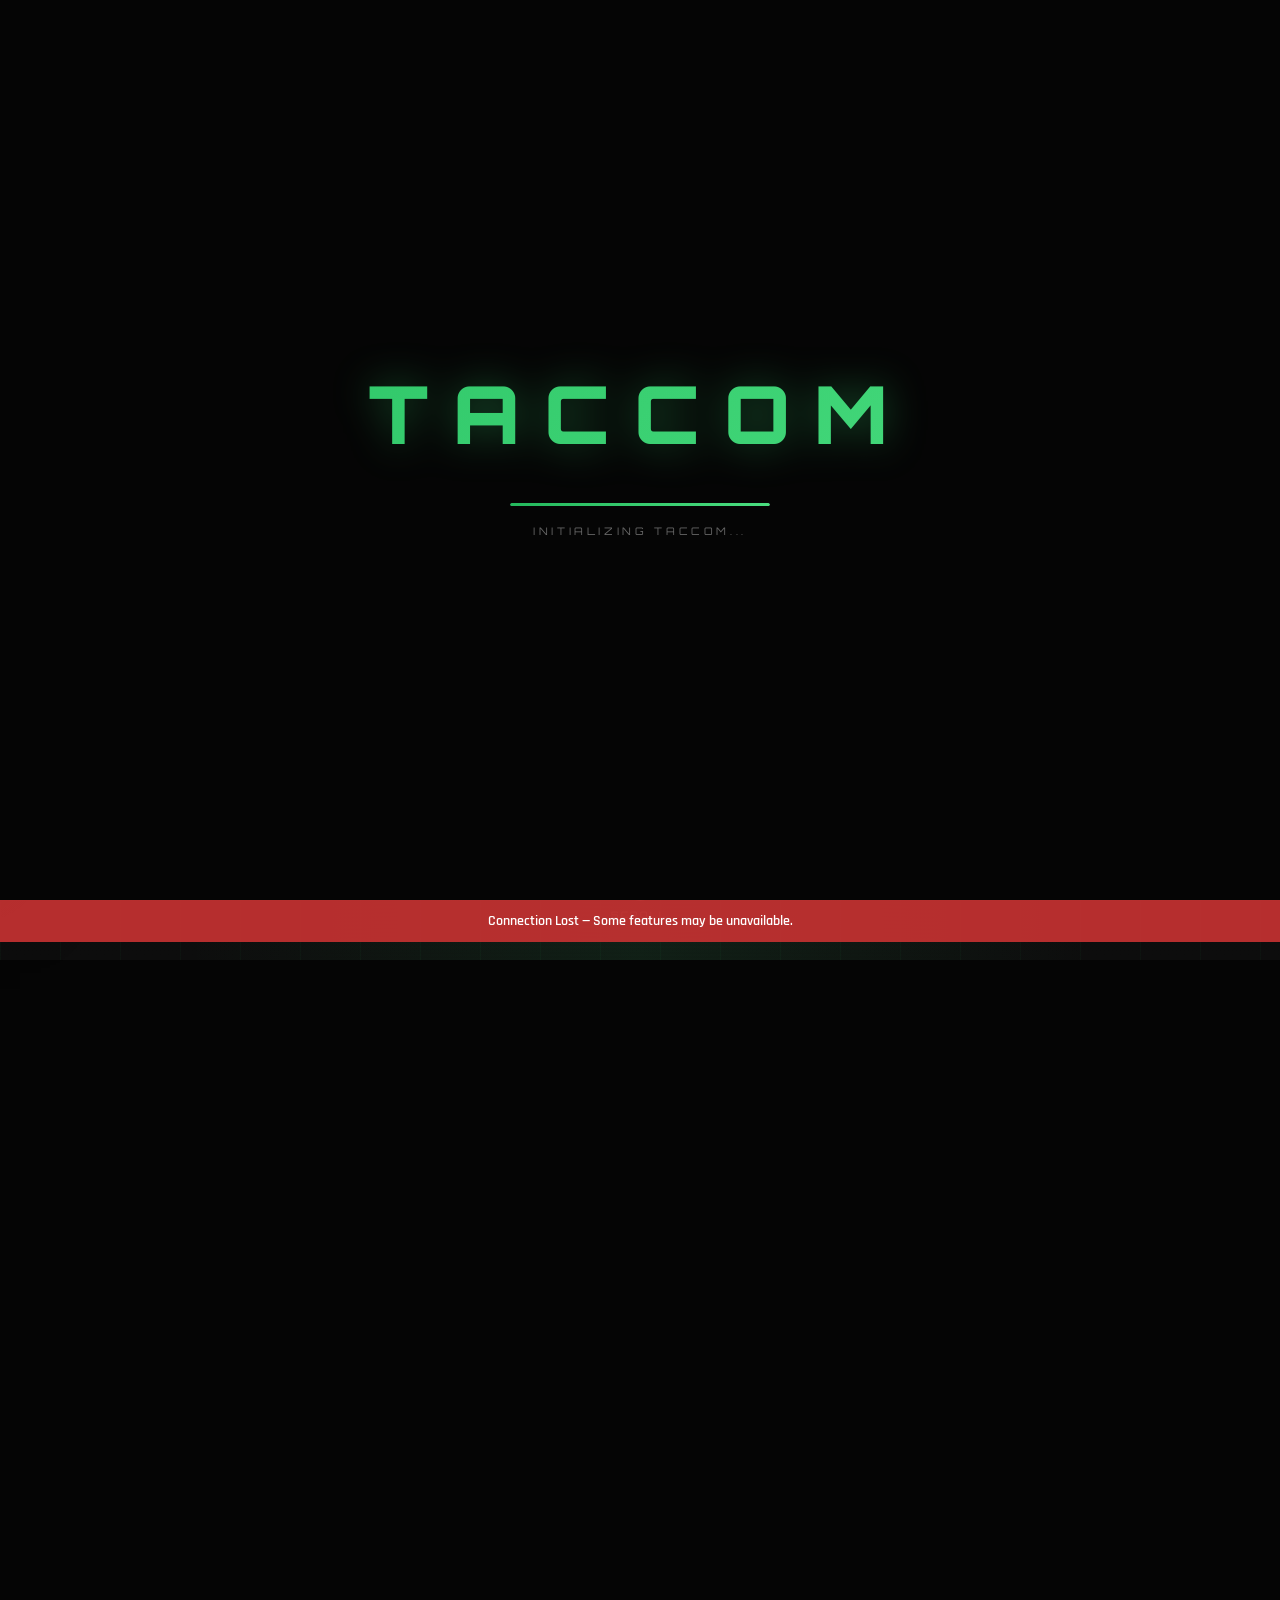
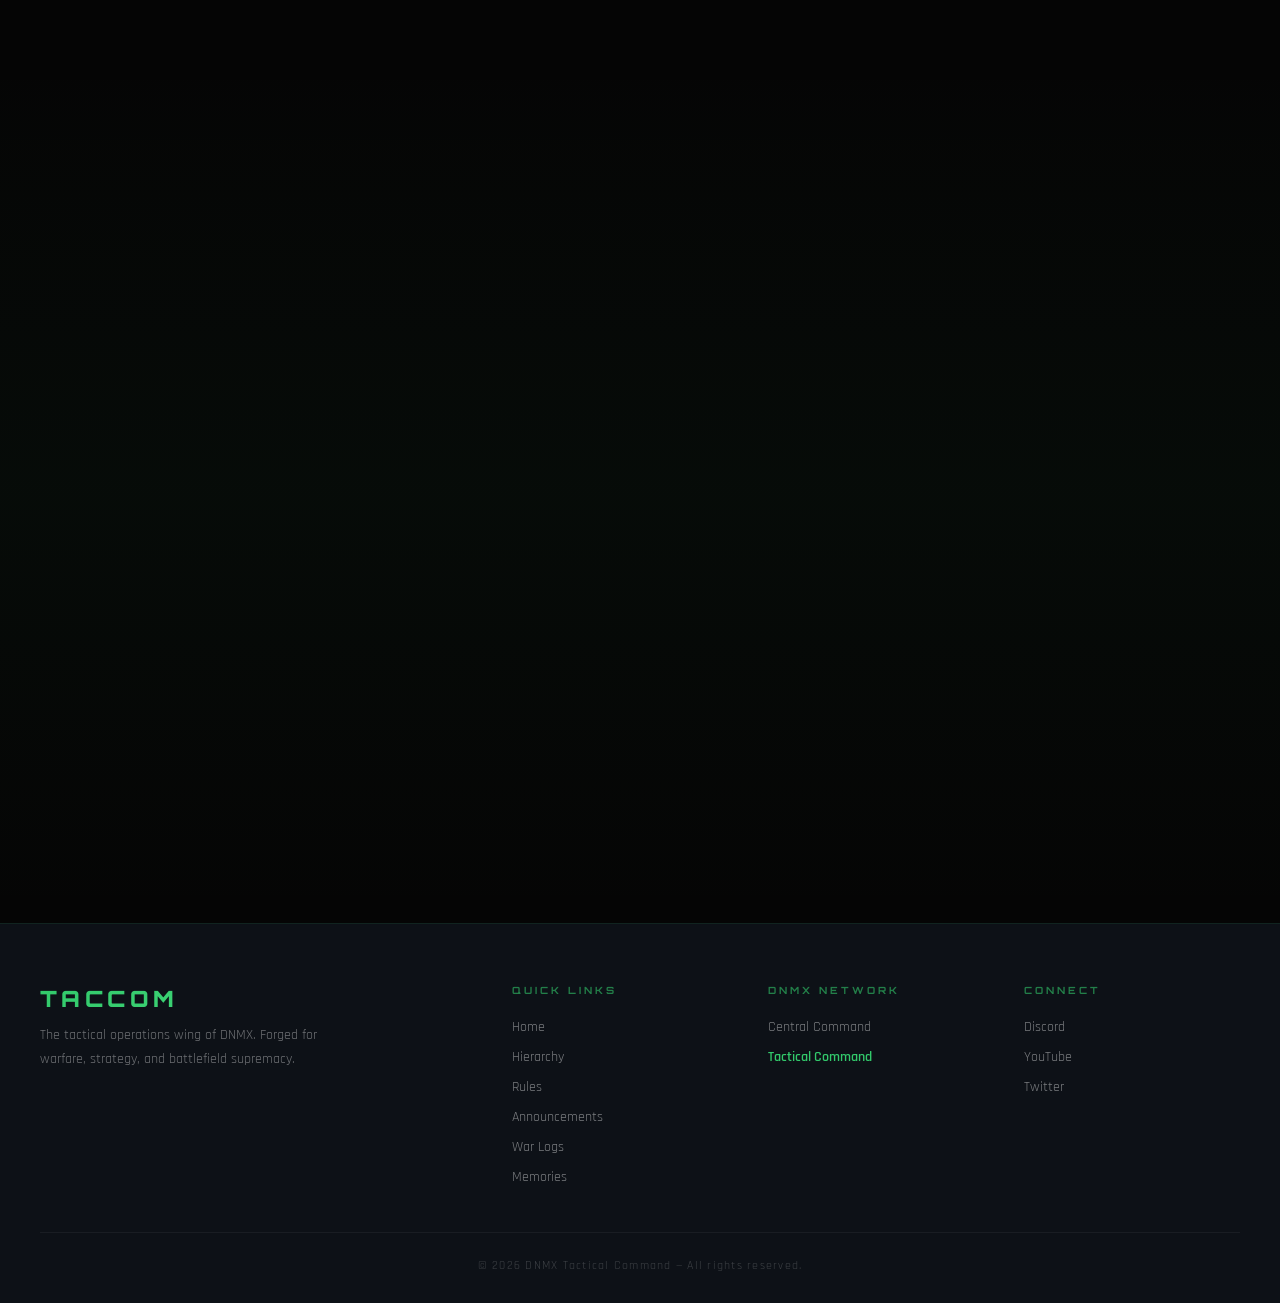
==== commit 4df4be24: "Add files via upload" ====
--- a/index.html
+++ b/index.html
@@ -7,7 +7,7 @@
   <title>DNMX Tactical Command — Operations Headquarters</title>
   <meta name="description"
     content="The elite combat division of DNMX. Forged for warfare, strategy, and battlefield supremacy. Every operation. Every victory. Every soldier." />
-  <link rel="icon" type="image/png" href="Assets/Dnmx.png" />
+  <link rel="icon" type="image/png" href="assets/Dnmx.png" />
   <link
     href="https://fonts.googleapis.com/css2?family=Cinzel:wght@400;600;700;900&family=Rajdhani:wght@300;400;500;600;700&family=Orbitron:wght@400;500;600;700;800;900&display=swap"
     rel="stylesheet" />
@@ -32,6 +32,7 @@
       <li><a href="index.html" class="nav-link active">HOME</a></li>
       <li><a href="hierarchy.html" class="nav-link">HIERARCHY</a></li>
       <li><a href="rules.html" class="nav-link">RULES</a></li>
+      <li><a href="announcements.html" class="nav-link">ANNOUNCEMENTS</a></li>
       <li><a href="war logs.html" class="nav-link">WAR LOGS</a></li>
       <li><a href="memories.html" class="nav-link">MEMORIES</a></li>
     </ul>
@@ -55,6 +56,7 @@
     <a href="index.html" class="mobile-nav-link active">HOME</a>
     <a href="hierarchy.html" class="mobile-nav-link">HIERARCHY</a>
     <a href="rules.html" class="mobile-nav-link">RULES</a>
+    <a href="announcements.html" class="mobile-nav-link">ANNOUNCEMENTS</a>
     <a href="war logs.html" class="mobile-nav-link">WAR LOGS</a>
     <a href="memories.html" class="mobile-nav-link">MEMORIES</a>
     <div id="mobileAuthArea"></div>
@@ -226,28 +228,6 @@
       </div>
     </section>
 
-    <!-- ═══════════════════════════
-         ANNOUNCEMENTS PREVIEW
-    ═══════════════════════════ -->
-    <section class="announcements-preview" id="announcementsPreview">
-      <div class="section-header reveal">
-        <p class="section-eyebrow">Intel Briefing</p>
-        <h2 class="section-title">Latest Announcements</h2>
-        <div class="section-line"></div>
-      </div>
-
-      <div class="announce-preview-grid" id="homeAnnouncementsGrid">
-        <!-- Populated by JS — shows skeleton loaders initially -->
-        <div class="skeleton skeleton-card"></div>
-        <div class="skeleton skeleton-card"></div>
-        <div class="skeleton skeleton-card"></div>
-      </div>
-
-      <div class="announce-view-all reveal">
-        <button class="btn-secondary" onclick="openAnnouncementsOverlay()">VIEW ALL ANNOUNCEMENTS</button>
-      </div>
-    </section>
-
   </main>
 
   <!-- ═══════════════════════════
@@ -264,6 +244,7 @@
         <a href="index.html">Home</a>
         <a href="hierarchy.html">Hierarchy</a>
         <a href="rules.html">Rules</a>
+        <a href="announcements.html">Announcements</a>
         <a href="war logs.html">War Logs</a>
         <a href="memories.html">Memories</a>
       </div>
@@ -338,16 +319,6 @@
     </div>
   </div>
 
-  <!-- ═══════════════════════════
-       ANNOUNCEMENTS OVERLAY
-  ═══════════════════════════ -->
-  <div class="modal-overlay" id="announcementsOverlay" onclick="closeAnnouncementsOnOverlay(event)">
-    <div class="modal" style="max-width: 900px;">
-      <button class="modal-close" onclick="closeAnnouncementsOverlay()" aria-label="Close announcements">✕</button>
-      <div id="announcementsOverlayContent"></div>
-    </div>
-  </div>
-
   <!-- TOAST CONTAINER -->
   <div class="toast-container" id="toastContainer"></div>
 
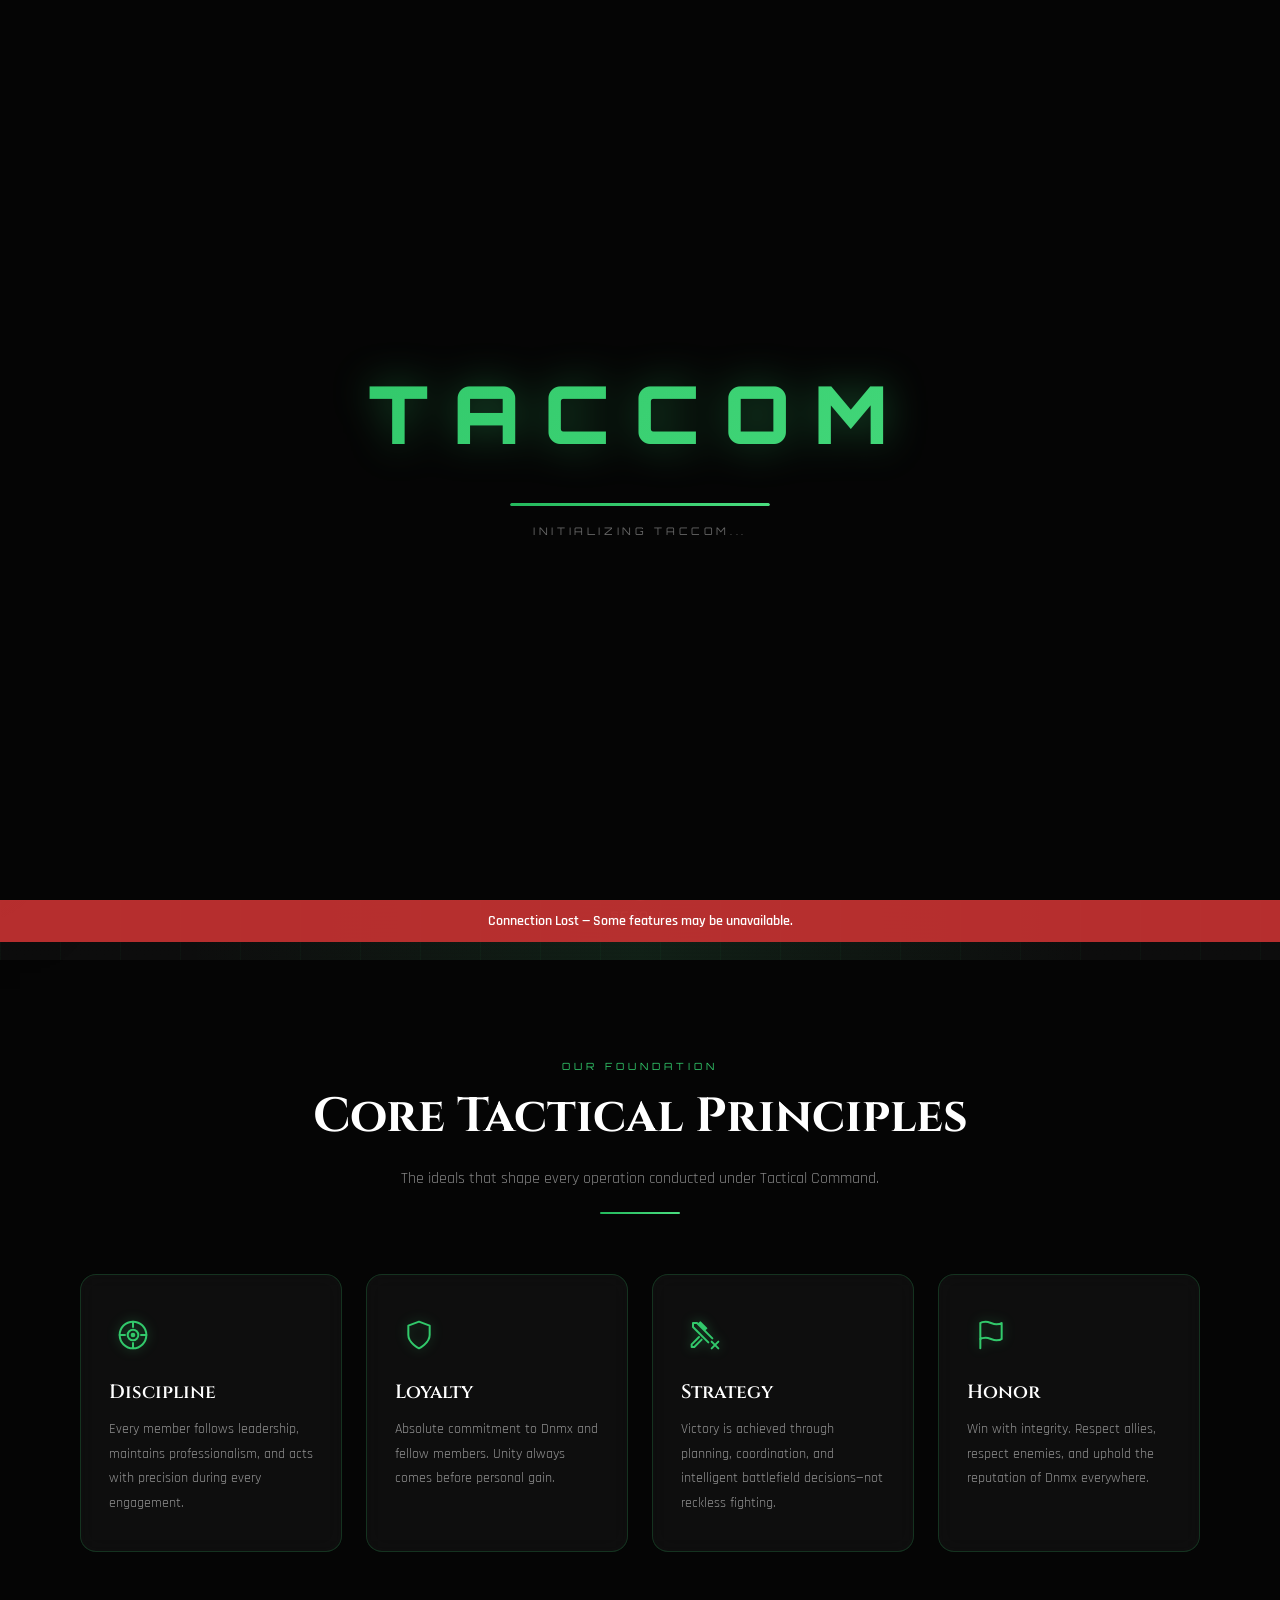
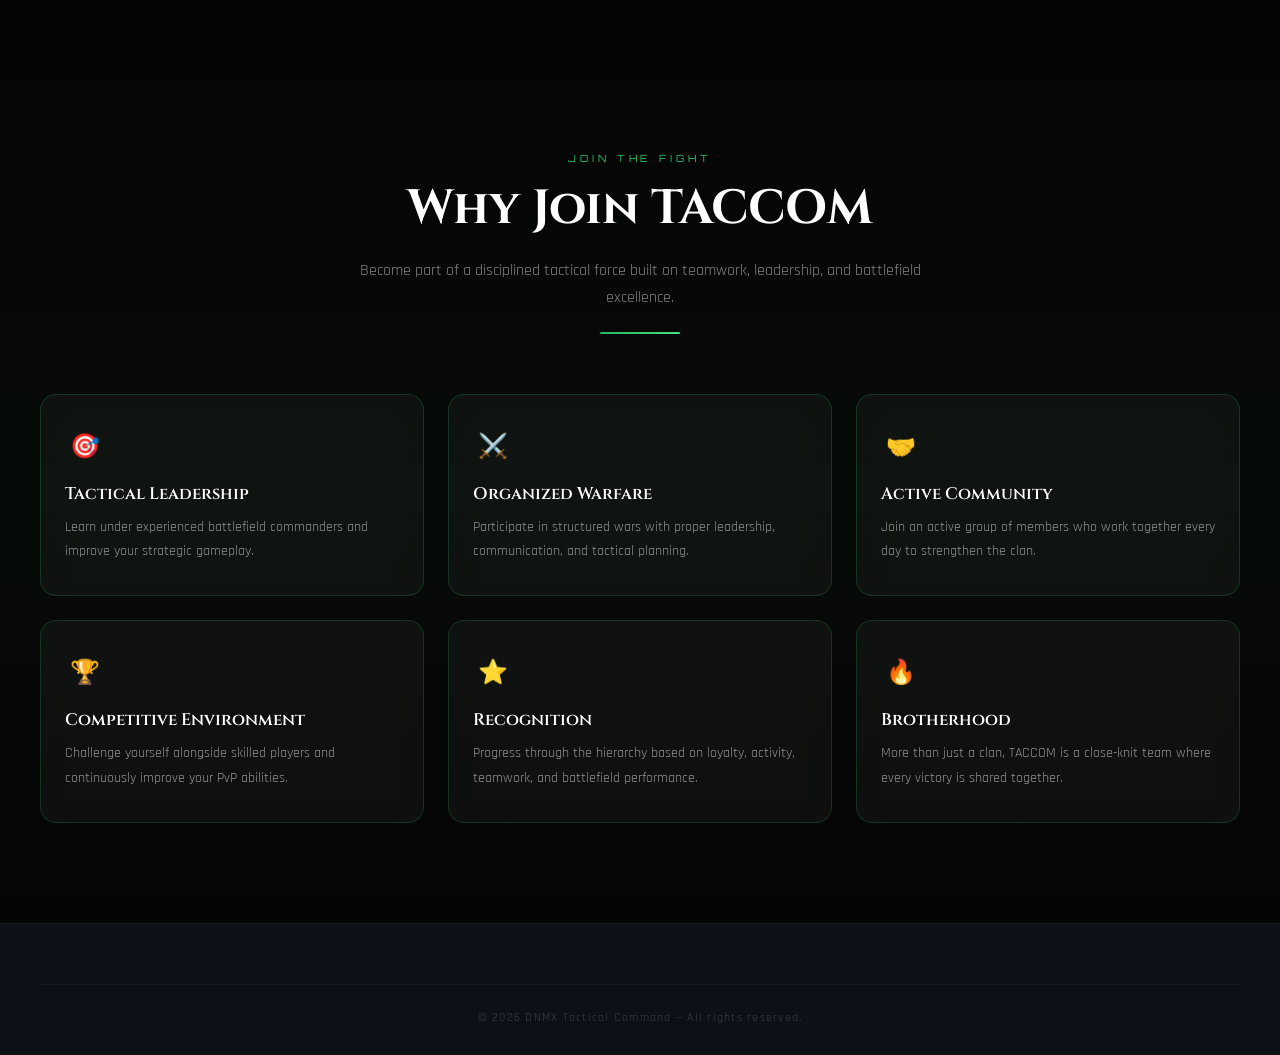
==== commit c1cb392c: "Add files via upload" ====
--- a/index.html
+++ b/index.html
@@ -234,32 +234,6 @@
        FOOTER
   ═══════════════════════════ -->
   <footer>
-    <div class="footer-inner">
-      <div class="footer-brand">
-        <div class="footer-logo">TACCOM</div>
-        <p>The tactical operations wing of DNMX. Forged for warfare, strategy, and battlefield supremacy.</p>
-      </div>
-      <div class="footer-column">
-        <h4>Quick Links</h4>
-        <a href="index.html">Home</a>
-        <a href="hierarchy.html">Hierarchy</a>
-        <a href="rules.html">Rules</a>
-        <a href="announcements.html">Announcements</a>
-        <a href="war logs.html">War Logs</a>
-        <a href="memories.html">Memories</a>
-      </div>
-      <div class="footer-column">
-        <h4>DNMX Network</h4>
-        <a href="https://trd-dnmx.github.io/central" target="_blank" rel="noopener">Central Command</a>
-        <a href="index.html" class="current-page">Tactical Command</a>
-      </div>
-      <div class="footer-column">
-        <h4>Connect</h4>
-        <a href="#" aria-label="Discord">Discord</a>
-        <a href="#" aria-label="YouTube">YouTube</a>
-        <a href="#" aria-label="Twitter">Twitter</a>
-      </div>
-    </div>
     <div class="footer-bottom">
       <p>© 2026 DNMX Tactical Command — All rights reserved.</p>
     </div>
--- a/style.css
+++ b/style.css
@@ -470,19 +470,22 @@
   font-weight: 700;
   padding: 15px 36px;
   background: transparent;
-  color: rgba(255, 255, 255, 0.5);
-  border: 1px solid rgba(255, 255, 255, 0.2);
+  color: var(--accent);
+  border: 1px solid var(--accent);
   border-radius: var(--radius-md);
   cursor: pointer;
   transition: all 0.3s ease;
   text-decoration: none;
   display: inline-block;
+  opacity: 0.8;
 }
 
 .btn-tertiary:hover {
-  color: var(--accent);
-  border-color: var(--accent);
-  background: rgba(50, 201, 107, 0.05);
+  opacity: 1;
+  color: var(--accent-bright);
+  border-color: var(--accent-bright);
+  background: rgba(50, 201, 107, 0.1);
+  box-shadow: 0 0 25px rgba(50, 201, 107, 0.3);
   transform: translateY(-2px);
 }
 
@@ -1170,7 +1173,7 @@
 
 .rank-grid {
   display: grid;
-  grid-template-columns: repeat(2, 1fr);
+  grid-template-columns: repeat(auto-fill, minmax(280px, 1fr));
   gap: 20px;
 }
 
@@ -2834,16 +2837,38 @@
   transform: translateY(0);
 }
 
-/* ── SCROLL REVEAL ── */
+/* ── SCROLL REVEAL (Disabled for instant smooth rendering) ── */
 .reveal {
-  opacity: 0;
-  transform: translateY(30px);
-  transition: opacity 0.6s ease, transform 0.6s ease;
-}
-
-.reveal.visible {
   opacity: 1;
-  transform: translateY(0);
+  transform: none;
+}
+
+/* ── SMOOTH CSS FLOATING PARTICLES ── */
+.particle {
+  position: absolute;
+  border-radius: 50%;
+  animation: float linear infinite;
+  pointer-events: none;
+}
+
+@keyframes float {
+  0% {
+    transform: translateY(100vh) scale(0);
+    opacity: 0;
+  }
+
+  10% {
+    opacity: 1;
+  }
+
+  90% {
+    opacity: 1;
+  }
+
+  100% {
+    transform: translateY(-20px) scale(1);
+    opacity: 0;
+  }
 }
 
 /* ── RESPONSIVE ── */
